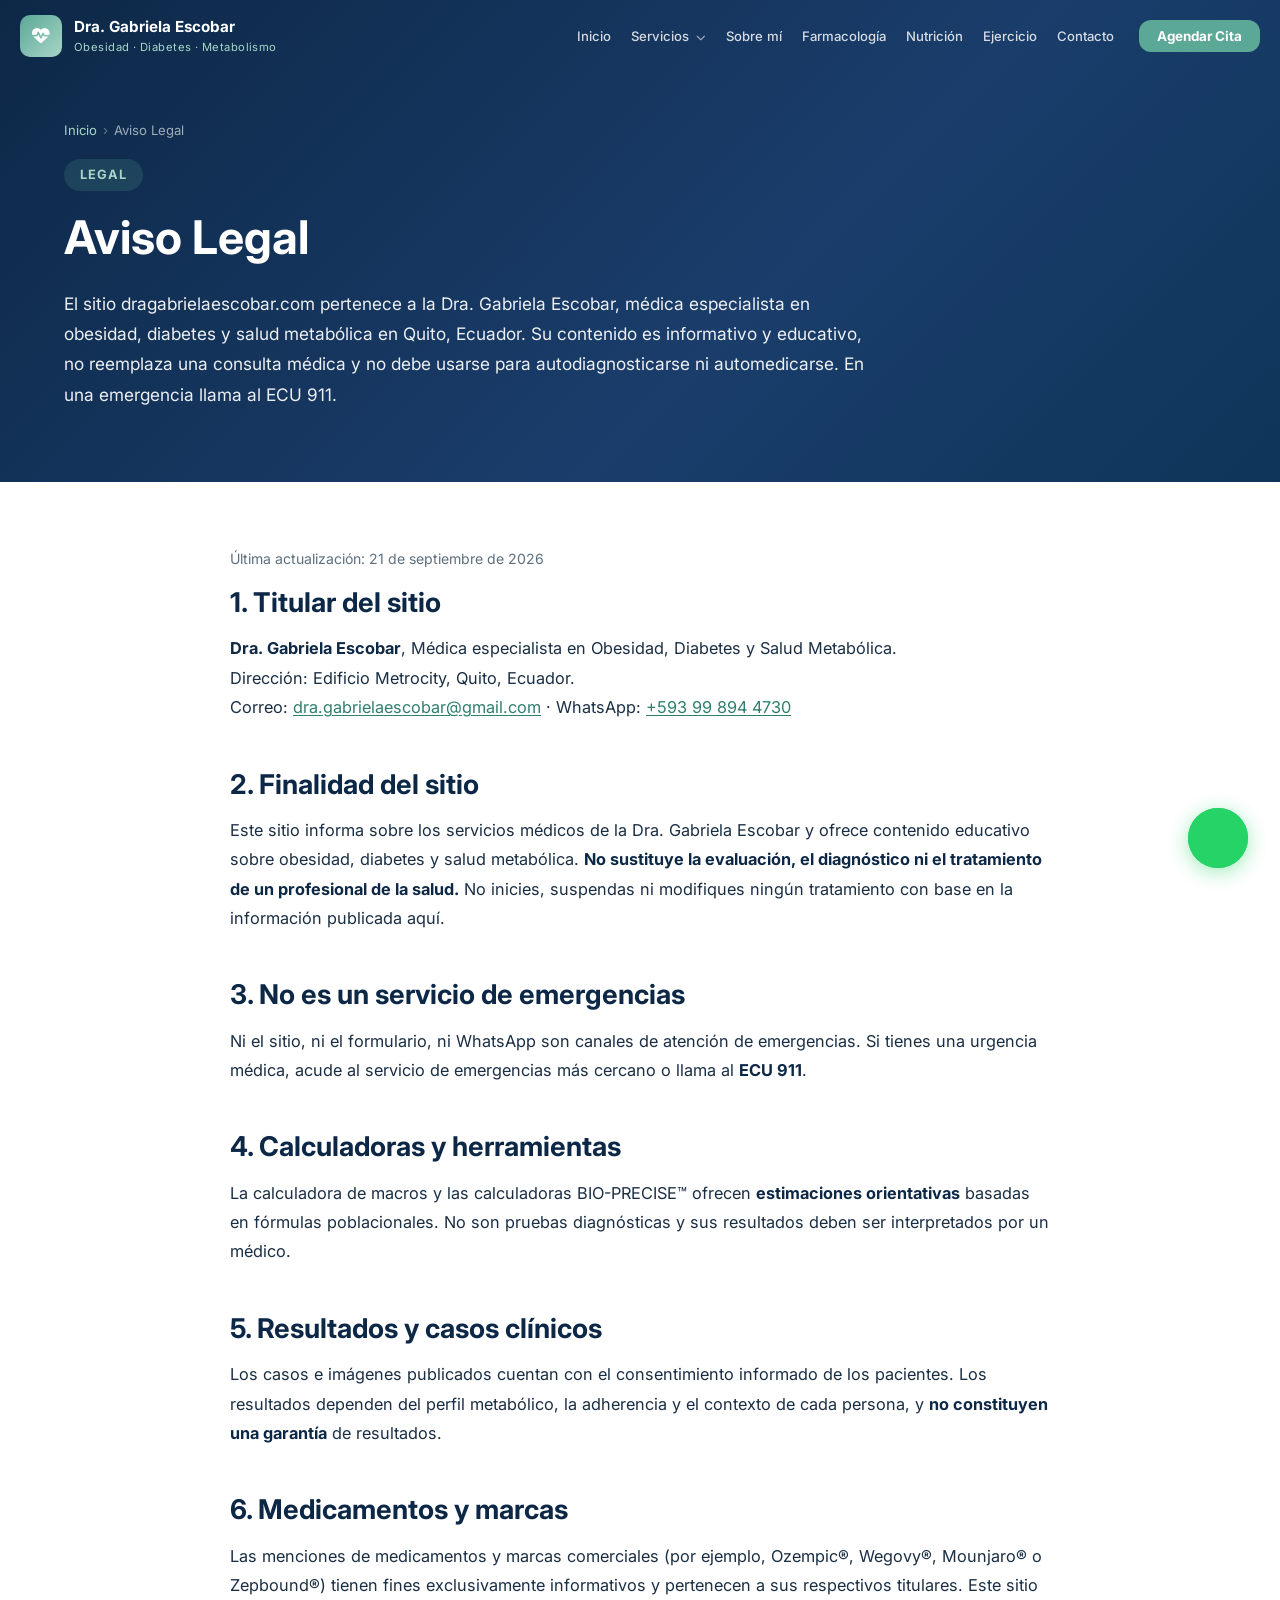
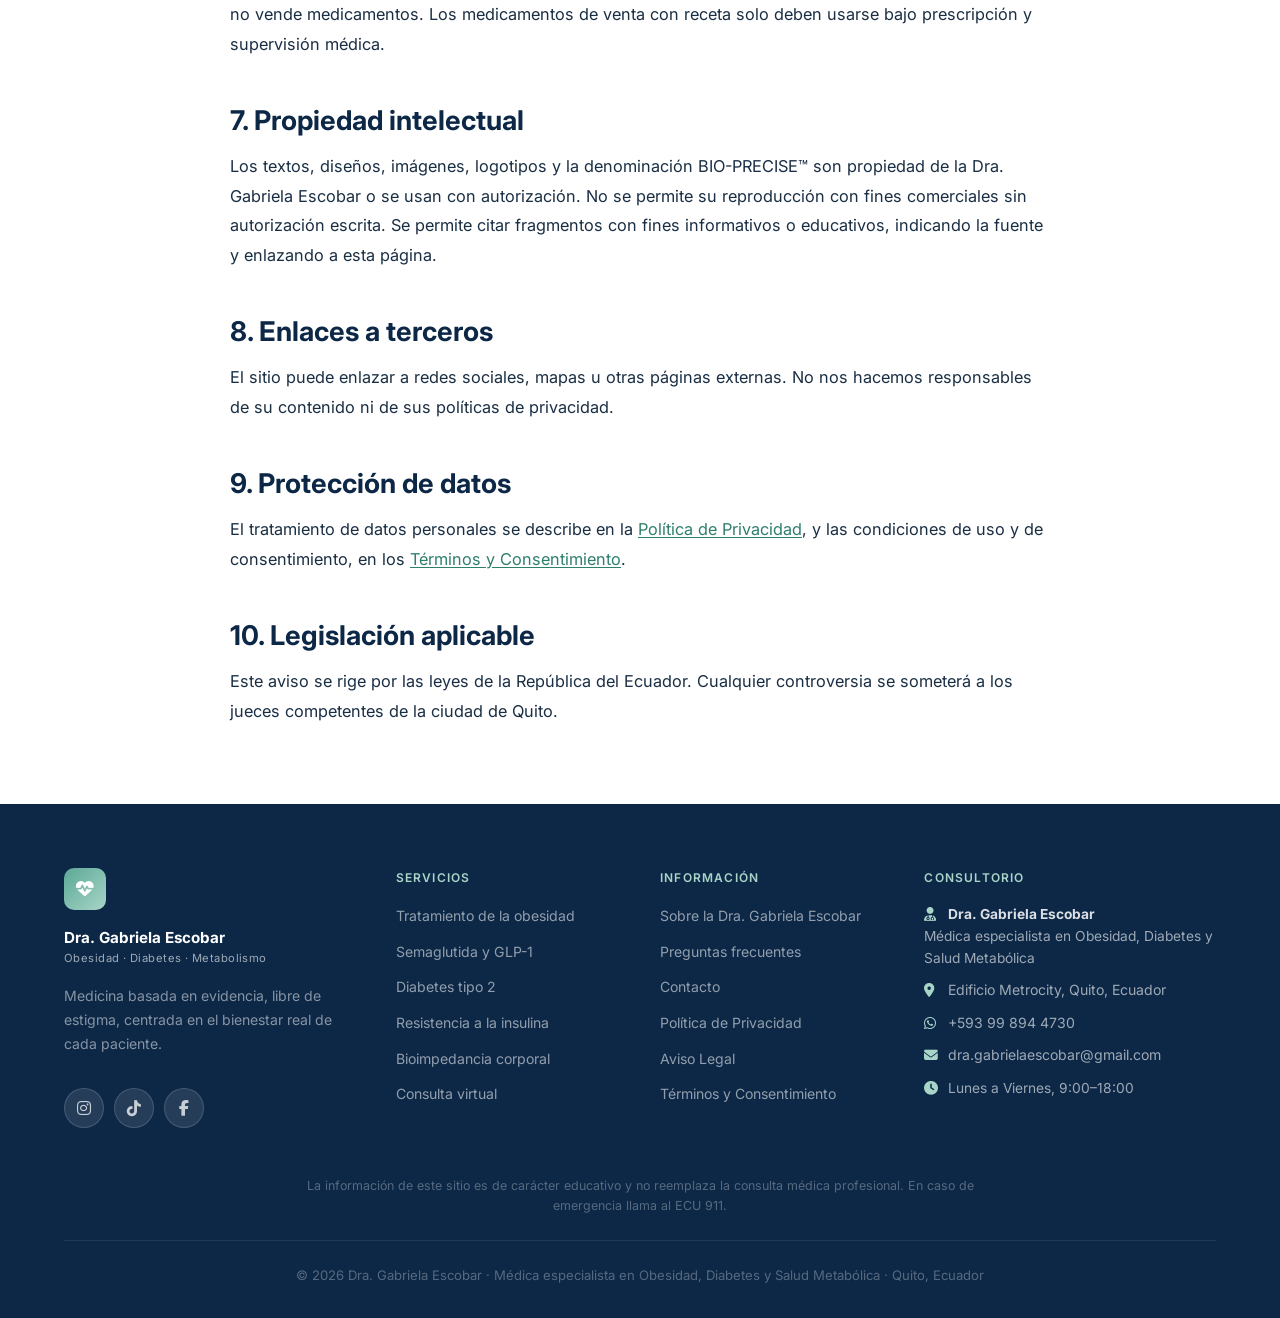
==== aviso-legal/index.html @ 56877d40 "GEO: schema, llms.txt, robots.txt, páginas por servicio, E-E-A-T, reparación de placeholders Co-Auth" ====
<!DOCTYPE html>
<html lang="es-EC">
<head>
  <meta charset="UTF-8" />
  <meta name="viewport" content="width=device-width, initial-scale=1.0" />
  <title>Aviso Legal | Dra. Gabriela Escobar</title>
  <meta name="description" content="Aviso legal del sitio dragabrielaescobar.com: titular, finalidad informativa, responsabilidad, propiedad intelectual y legislación aplicable en Ecuador." />
  <link rel="canonical" href="https://dragabrielaescobar.com/aviso-legal/" />
  <meta name="robots" content="index, follow, max-image-preview:large, max-snippet:-1" />
  <meta name="author" content="Dra. Gabriela Escobar" />
  <meta name="theme-color" content="#0D2847" />
  <meta name="geo.region" content="EC-P" />
  <meta name="geo.placename" content="Quito" />
  <meta name="geo.position" content="-0.1846;-78.5036" />
  <meta name="ICBM" content="-0.1846, -78.5036" />
  <meta property="og:type" content="website" />
  <meta property="og:locale" content="es_EC" />
  <meta property="og:site_name" content="Dra. Gabriela Escobar" />
  <meta property="og:title" content="Aviso Legal | Dra. Gabriela Escobar" />
  <meta property="og:description" content="Aviso legal del sitio dragabrielaescobar.com: titular, finalidad informativa, responsabilidad, propiedad intelectual y legislación aplicable en Ecuador." />
  <meta property="og:url" content="https://dragabrielaescobar.com/aviso-legal/" />
  <meta property="og:image" content="https://dragabrielaescobar.com/assets/img/dra-gabriela-escobar.jpg" />
  <meta property="og:image:width" content="1024" />
  <meta property="og:image:height" content="1024" />
  <meta property="og:image:alt" content="Dra. Gabriela Escobar, especialista en obesidad y diabetes en Quito" />
  <meta name="twitter:card" content="summary_large_image" />
  <meta name="twitter:title" content="Aviso Legal | Dra. Gabriela Escobar" />
  <meta name="twitter:description" content="Aviso legal del sitio dragabrielaescobar.com: titular, finalidad informativa, responsabilidad, propiedad intelectual y legislación aplicable en Ecuador." />
  <meta name="twitter:image" content="https://dragabrielaescobar.com/assets/img/dra-gabriela-escobar.jpg" />
  <link rel="alternate" type="text/plain" title="llms.txt" href="/llms.txt" />
  <link rel="preconnect" href="https://fonts.googleapis.com" />
  <link rel="preconnect" href="https://fonts.gstatic.com" crossorigin />
  <link href="https://fonts.googleapis.com/css2?family=Inter:wght@300;400;500;600;700&family=Playfair+Display:ital,wght@0,500;1,400&display=swap" rel="stylesheet" />
  <link rel="stylesheet" href="https://cdnjs.cloudflare.com/ajax/libs/font-awesome/6.5.0/css/all.min.css" />
  <!-- TODO (E-E-A-T): completar en el nodo "#dra" del JSON-LD cuando se tengan los datos reales:
       - "identifier": {"@type":"PropertyValue","propertyID":"Registro profesional ACESS","value":"<NÚMERO>"}
       - "alumniOf": [{"@type":"CollegeOrUniversity","name":"<UNIVERSIDAD DEL TÍTULO DE MEDICINA>"}]
       - recognizedBy del máster: {"@type":"CollegeOrUniversity","name":"<UNIVERSIDAD DEL MÁSTER>"}
       - "memberOf": [{"@type":"MedicalOrganization","name":"<SOCIEDAD / ASOCIACIÓN>"}] -->
  <!-- TODO (reseñas): cuando exista el enlace real de reseñas de Google Business, añadir al nodo
       "#consultorio" del JSON-LD (solo con datos reales y verificables, nunca inventados):
       "aggregateRating": {"@type": "AggregateRating", "ratingValue": "X.X", "reviewCount": "N", "bestRating": "5"}
       Nota: Google no muestra estrellas para reseñas "propias" de LocalBusiness, pero el dato sigue siendo útil para IA. -->
  <script type="application/ld+json">
{
  "@context": "https://schema.org",
  "@graph": [
    {
      "@type": "WebSite",
      "@id": "https://dragabrielaescobar.com/#website",
      "url": "https://dragabrielaescobar.com/",
      "name": "Dra. Gabriela Escobar",
      "inLanguage": "es-EC",
      "publisher": {
        "@id": "https://dragabrielaescobar.com/#consultorio"
      }
    },
    {
      "@type": [
        "Physician",
        "MedicalClinic"
      ],
      "@id": "https://dragabrielaescobar.com/#consultorio",
      "name": "Dra. Gabriela Escobar",
      "alternateName": "Dra. Gabriela Escobar · Obesidad, Diabetes y Salud Metabólica",
      "description": "Consultorio de la Dra. Gabriela Escobar, médica especialista en obesidad, diabetes y salud metabólica en el Edificio Metrocity de Quito, Ecuador. Consulta presencial con bioimpedancia y consulta virtual para Ecuador y el exterior.",
      "url": "https://dragabrielaescobar.com/",
      "image": "https://dragabrielaescobar.com/assets/img/dra-gabriela-escobar.jpg",
      "logo": "https://dragabrielaescobar.com/assets/img/dra-gabriela-escobar.jpg",
      "telephone": "+593998944730",
      "email": "dra.gabrielaescobar@gmail.com",
      "priceRange": "$50–$60 USD",
      "currenciesAccepted": "USD",
      "isAcceptingNewPatients": true,
      "medicalSpecialty": [
        "https://schema.org/Endocrine",
        "https://schema.org/DietNutrition"
      ],
      "address": {
        "@type": "PostalAddress",
        "streetAddress": "Edificio Metrocity",
        "addressLocality": "Quito",
        "addressRegion": "Pichincha",
        "addressCountry": "EC"
      },
      "geo": {
        "@type": "GeoCoordinates",
        "latitude": -0.1846,
        "longitude": -78.5036
      },
      "hasMap": "https://www.google.com/maps/search/?api=1&query=Edificio+Metrocity+Quito+Ecuador",
      "openingHours": "Mo-Fr 09:00-18:00",
      "openingHoursSpecification": [
        {
          "@type": "OpeningHoursSpecification",
          "dayOfWeek": [
            "Monday",
            "Tuesday",
            "Wednesday",
            "Thursday",
            "Friday"
          ],
          "opens": "09:00",
          "closes": "18:00"
        }
      ],
      "areaServed": [
        {
          "@type": "City",
          "name": "Quito"
        },
        {
          "@type": "Country",
          "name": "Ecuador"
        }
      ],
      "founder": {
        "@id": "https://dragabrielaescobar.com/#dra"
      },
      "employee": {
        "@id": "https://dragabrielaescobar.com/#dra"
      },
      "availableService": [
        {
          "@type": "MedicalTherapy",
          "name": "Tratamiento médico de la obesidad",
          "url": "https://dragabrielaescobar.com/tratamiento-obesidad-quito/"
        },
        {
          "@type": "MedicalTherapy",
          "name": "Tratamiento con semaglutida y agonistas GLP-1 bajo supervisión médica",
          "url": "https://dragabrielaescobar.com/semaglutida-glp1-quito/"
        },
        {
          "@type": "MedicalTherapy",
          "name": "Manejo de diabetes tipo 2 y prediabetes",
          "url": "https://dragabrielaescobar.com/diabetes-tipo-2-quito/"
        },
        {
          "@type": "MedicalTherapy",
          "name": "Diagnóstico y tratamiento de la resistencia a la insulina",
          "url": "https://dragabrielaescobar.com/resistencia-insulina-quito/"
        },
        {
          "@type": "DiagnosticProcedure",
          "name": "Bioimpedancia y análisis de composición corporal",
          "url": "https://dragabrielaescobar.com/bioimpedancia-quito/"
        },
        {
          "@type": "MedicalTherapy",
          "name": "Consulta virtual de obesidad y metabolismo",
          "url": "https://dragabrielaescobar.com/consulta-virtual-obesidad/"
        }
      ],
      "makesOffer": [
        {
          "@type": "Offer",
          "name": "Primera consulta presencial con bioimpedancia",
          "price": "60",
          "priceCurrency": "USD"
        },
        {
          "@type": "Offer",
          "name": "Consulta virtual (telemedicina)",
          "price": "50",
          "priceCurrency": "USD"
        }
      ],
      "sameAs": [
        "https://www.instagram.com/dra.gabriela.escobar/",
        "https://www.tiktok.com/@dra.gabriela.escobar",
        "https://www.facebook.com/profile.php?id=61577849005221"
      ]
    },
    {
      "@type": "Person",
      "@id": "https://dragabrielaescobar.com/#dra",
      "name": "Gabriela Escobar",
      "honorificPrefix": "Dra.",
      "jobTitle": "Médica especialista en Obesidad, Diabetes y Salud Metabólica",
      "description": "Médica especialista en obesidad, diabetes y salud metabólica en Quito, Ecuador, con Máster en Obesidad y Enfermedades Metabólicas.",
      "image": "https://dragabrielaescobar.com/assets/img/dra-gabriela-escobar.jpg",
      "url": "https://dragabrielaescobar.com/sobre-mi/",
      "email": "dra.gabrielaescobar@gmail.com",
      "telephone": "+593998944730",
      "worksFor": {
        "@id": "https://dragabrielaescobar.com/#consultorio"
      },
      "hasCredential": {
        "@type": "EducationalOccupationalCredential",
        "credentialCategory": "degree",
        "educationalLevel": "Máster",
        "name": "Máster en Obesidad y Enfermedades Metabólicas"
      },
      "knowsAbout": [
        "Obesidad",
        "Diabetes mellitus tipo 2",
        "Prediabetes",
        "Resistencia a la insulina",
        "Salud metabólica",
        "Agonistas del receptor GLP-1",
        "Semaglutida",
        "Tirzepatida",
        "Bioimpedancia y composición corporal",
        "Nutrición clínica",
        "Ejercicio terapéutico"
      ],
      "knowsLanguage": "es",
      "sameAs": [
        "https://www.instagram.com/dra.gabriela.escobar/",
        "https://www.tiktok.com/@dra.gabriela.escobar",
        "https://www.facebook.com/profile.php?id=61577849005221"
      ]
    },
    {
      "@type": "WebPage",
      "@id": "https://dragabrielaescobar.com/aviso-legal/#webpage",
      "url": "https://dragabrielaescobar.com/aviso-legal/",
      "name": "Aviso Legal | Dra. Gabriela Escobar",
      "description": "Aviso legal del sitio dragabrielaescobar.com: titular, finalidad informativa, responsabilidad, propiedad intelectual y legislación aplicable en Ecuador.",
      "inLanguage": "es-EC",
      "isPartOf": {
        "@id": "https://dragabrielaescobar.com/#website"
      },
      "primaryImageOfPage": {
        "@type": "ImageObject",
        "url": "https://dragabrielaescobar.com/assets/img/dra-gabriela-escobar.jpg"
      },
      "author": {
        "@id": "https://dragabrielaescobar.com/#dra"
      },
      "publisher": {
        "@id": "https://dragabrielaescobar.com/#consultorio"
      },
      "dateModified": "2026-09-21",
      "speakable": {
        "@type": "SpeakableSpecification",
        "cssSelector": [
          ".direct-answer"
        ]
      },
      "breadcrumb": {
        "@id": "https://dragabrielaescobar.com/aviso-legal/#breadcrumb"
      }
    },
    {
      "@type": "BreadcrumbList",
      "@id": "https://dragabrielaescobar.com/aviso-legal/#breadcrumb",
      "itemListElement": [
        {
          "@type": "ListItem",
          "position": 1,
          "name": "Inicio",
          "item": "https://dragabrielaescobar.com/"
        },
        {
          "@type": "ListItem",
          "position": 2,
          "name": "Aviso Legal",
          "item": "https://dragabrielaescobar.com/aviso-legal/"
        }
      ]
    }
  ]
}
  </script>
  <link rel="stylesheet" href="/styles.css" />
  <!-- Meta Pixel -->
  <script>
  !function(f,b,e,v,n,t,s)
  {if(f.fbq)return;n=f.fbq=function(){n.callMethod?
  n.callMethod.apply(n,arguments):n.queue.push(arguments)};
  if(!f._fbq)f._fbq=n;n.push=n;n.loaded=!0;n.version='2.0';
  n.queue=[];t=b.createElement(e);t.async=!0;
  t.src=v;s=b.getElementsByTagName(e)[0];
  s.parentNode.insertBefore(t,s)}(window, document,'script',
  'https://connect.facebook.net/en_US/fbevents.js');
  fbq('init', '27390624731202');
  fbq('track', 'PageView');
  </script>
  <noscript>
    <img height="1" width="1" style="display:none" alt=""
    src="https://www.facebook.com/tr?id=27390624731202&ev=PageView&noscript=1"/>
  </noscript>
  <!-- Fin Meta Pixel -->
</head>
<body class="subpage">

<a class="skip-link" href="#contenido">Saltar al contenido</a>

<nav id="navbar" aria-label="Navegación principal">
  <div class="nav-container">
    <a href="/" class="nav-logo" aria-label="Dra. Gabriela Escobar – Inicio">
      <span class="logo-icon"><i class="fas fa-heartbeat" aria-hidden="true"></i></span>
      <div>
        <span class="logo-name">Dra. Gabriela Escobar</span>
        <span class="logo-sub">Obesidad · Diabetes · Metabolismo</span>
      </div>
    </a>
    <ul class="nav-links" id="navLinks">
      <li><a href="/#inicio" class="nav-link">Inicio</a></li>
      <li class="nav-dropdown">
        <a href="/#servicios" class="nav-link nav-dropdown-toggle" aria-haspopup="true">Servicios <i class="fas fa-chevron-down" aria-hidden="true"></i></a>
        <ul class="nav-submenu" aria-label="Servicios">
          <li><a href="/tratamiento-obesidad-quito/"><i class="fas fa-weight-scale" aria-hidden="true"></i> Tratamiento de la obesidad</a></li>
          <li><a href="/semaglutida-glp1-quito/"><i class="fas fa-syringe" aria-hidden="true"></i> Semaglutida y GLP-1</a></li>
          <li><a href="/diabetes-tipo-2-quito/"><i class="fas fa-droplet" aria-hidden="true"></i> Diabetes tipo 2</a></li>
          <li><a href="/resistencia-insulina-quito/"><i class="fas fa-vial" aria-hidden="true"></i> Resistencia a la insulina</a></li>
          <li><a href="/bioimpedancia-quito/"><i class="fas fa-microscope" aria-hidden="true"></i> Bioimpedancia corporal</a></li>
          <li><a href="/consulta-virtual-obesidad/"><i class="fas fa-video" aria-hidden="true"></i> Consulta virtual</a></li>
        </ul>
      </li>
      <li><a href="/sobre-mi/" class="nav-link">Sobre mí</a></li>
      <li><a href="/#farmacologia" class="nav-link">Farmacología</a></li>
      <li><a href="/#nutricion" class="nav-link">Nutrición</a></li>
      <li><a href="/#ejercicio" class="nav-link">Ejercicio</a></li>
      <li><a href="/#contacto" class="nav-link">Contacto</a></li>
      <li><a href="/#resultados" class="nav-pill-mint">Resultados</a></li>
      <li><a href="/#calculadora" class="nav-pill-mint">Calculadora</a></li>
      <li><a href="/#bioprecise" class="nav-pill-mint">Bio-Precise™</a></li>
      <li><a href="/#opiniones" class="nav-pill-mint">Opiniones</a></li>
      <li><a href="https://wa.me/593998944730?text=Hola,%20Dra.%20Escobar.%20Me%20gustar%C3%ADa%20agendar%20una%20cita%20m%C3%A9dica." class="nav-cta-btn" target="_blank" rel="noopener">Agendar Cita</a></li>
    </ul>
    <button class="hamburger" id="hamburger" aria-label="Abrir menú" aria-controls="navLinks" aria-expanded="false">
      <span></span><span></span><span></span>
    </button>
  </div>
</nav>

<main id="contenido">
<header class="page-hero">
  <div class="container page-hero-inner">
    <div class="page-hero-text">
      <nav class="breadcrumb" aria-label="Ruta de navegación">
        <ol>
          <li><a href="/">Inicio</a></li>
          <li aria-current="page">Aviso Legal</li>
        </ol>
      </nav>
      <span class="section-tag">Legal</span>
      <h1>Aviso Legal</h1>
      <p class="direct-answer direct-answer-plain">El sitio dragabrielaescobar.com pertenece a la Dra. Gabriela Escobar, médica especialista en obesidad, diabetes y salud metabólica en Quito, Ecuador. Su contenido es informativo y educativo, no reemplaza una consulta médica y no debe usarse para autodiagnosticarse ni automedicarse. En una emergencia llama al ECU 911.</p>


    </div>

  </div>
</header>

<div class="container page-layout page-layout-single">
  <article class="prose">

<p class="legal-updated">Última actualización: 21 de septiembre de 2026</p>

<section>
  <h2>1. Titular del sitio</h2>
  <p><strong>Dra. Gabriela Escobar</strong>, Médica especialista en Obesidad, Diabetes y Salud Metabólica.<br/>
  Dirección: Edificio Metrocity, Quito, Ecuador.<br/>
  Correo: <a href="mailto:dra.gabrielaescobar@gmail.com">dra.gabrielaescobar@gmail.com</a> · WhatsApp: <a href="https://wa.me/593998944730" target="_blank" rel="noopener">+593 99 894 4730</a><br/>
  <!-- TODO: añadir número de cédula/RUC del titular y registro profesional ACESS si se desea publicarlos. --></p>
</section>

<section>
  <h2>2. Finalidad del sitio</h2>
  <p>Este sitio informa sobre los servicios médicos de la Dra. Gabriela Escobar y ofrece contenido educativo sobre obesidad, diabetes y salud metabólica. <strong>No sustituye la evaluación, el diagnóstico ni el tratamiento de un profesional de la salud.</strong> No inicies, suspendas ni modifiques ningún tratamiento con base en la información publicada aquí.</p>
</section>

<section>
  <h2>3. No es un servicio de emergencias</h2>
  <p>Ni el sitio, ni el formulario, ni WhatsApp son canales de atención de emergencias. Si tienes una urgencia médica, acude al servicio de emergencias más cercano o llama al <strong>ECU 911</strong>.</p>
</section>

<section>
  <h2>4. Calculadoras y herramientas</h2>
  <p>La calculadora de macros y las calculadoras BIO-PRECISE™ ofrecen <strong>estimaciones orientativas</strong> basadas en fórmulas poblacionales. No son pruebas diagnósticas y sus resultados deben ser interpretados por un médico.</p>
</section>

<section>
  <h2>5. Resultados y casos clínicos</h2>
  <p>Los casos e imágenes publicados cuentan con el consentimiento informado de los pacientes. Los resultados dependen del perfil metabólico, la adherencia y el contexto de cada persona, y <strong>no constituyen una garantía</strong> de resultados.</p>
</section>

<section>
  <h2>6. Medicamentos y marcas</h2>
  <p>Las menciones de medicamentos y marcas comerciales (por ejemplo, Ozempic®, Wegovy®, Mounjaro® o Zepbound®) tienen fines exclusivamente informativos y pertenecen a sus respectivos titulares. Este sitio no vende medicamentos. Los medicamentos de venta con receta solo deben usarse bajo prescripción y supervisión médica.</p>
</section>

<section>
  <h2>7. Propiedad intelectual</h2>
  <p>Los textos, diseños, imágenes, logotipos y la denominación BIO-PRECISE™ son propiedad de la Dra. Gabriela Escobar o se usan con autorización. No se permite su reproducción con fines comerciales sin autorización escrita. Se permite citar fragmentos con fines informativos o educativos, indicando la fuente y enlazando a esta página.</p>
</section>

<section>
  <h2>8. Enlaces a terceros</h2>
  <p>El sitio puede enlazar a redes sociales, mapas u otras páginas externas. No nos hacemos responsables de su contenido ni de sus políticas de privacidad.</p>
</section>

<section>
  <h2>9. Protección de datos</h2>
  <p>El tratamiento de datos personales se describe en la <a href="/politica-de-privacidad/">Política de Privacidad</a>, y las condiciones de uso y de consentimiento, en los <a href="/terminos-y-consentimiento/">Términos y Consentimiento</a>.</p>
</section>

<section>
  <h2>10. Legislación aplicable</h2>
  <p>Este aviso se rige por las leyes de la República del Ecuador. Cualquier controversia se someterá a los jueces competentes de la ciudad de Quito.</p>
</section>

  </article>
</div>

</main>

<footer class="footer">
  <div class="container">
    <div class="footer-grid footer-grid-4">
      <div class="footer-brand">
        <span class="logo-icon"><i class="fas fa-heartbeat" aria-hidden="true"></i></span>
        <div>
          <span class="logo-name">Dra. Gabriela Escobar</span>
          <span class="logo-sub" style="color:rgba(255,255,255,0.6)">Obesidad · Diabetes · Metabolismo</span>
        </div>
        <p>Medicina basada en evidencia, libre de estigma, centrada en el bienestar real de cada paciente.</p>
        <div class="footer-social">
          <a href="https://www.instagram.com/dra.gabriela.escobar?igsh=MXA1c2c0eDRmMWlibA%3D%3D&utm_source=qr" class="footer-social-icon footer-social-instagram" target="_blank" rel="noopener" aria-label="Instagram">
            <i class="fab fa-instagram" aria-hidden="true"></i>
          </a>
          <a href="https://www.tiktok.com/@dra.gabriela.escobar?_r=1&_t=ZS-95odnQcLvvU" class="footer-social-icon footer-social-tiktok" target="_blank" rel="noopener" aria-label="TikTok">
            <i class="fab fa-tiktok" aria-hidden="true"></i>
          </a>
          <a href="https://www.facebook.com/profile.php?id=61577849005221" class="footer-social-icon footer-social-facebook" target="_blank" rel="noopener" aria-label="Facebook">
            <i class="fab fa-facebook-f" aria-hidden="true"></i>
          </a>
        </div>
      </div>
      <div class="footer-links">
        <h4>Servicios</h4>
        <ul>
          <li><a href="/tratamiento-obesidad-quito/">Tratamiento de la obesidad</a></li>
          <li><a href="/semaglutida-glp1-quito/">Semaglutida y GLP-1</a></li>
          <li><a href="/diabetes-tipo-2-quito/">Diabetes tipo 2</a></li>
          <li><a href="/resistencia-insulina-quito/">Resistencia a la insulina</a></li>
          <li><a href="/bioimpedancia-quito/">Bioimpedancia corporal</a></li>
          <li><a href="/consulta-virtual-obesidad/">Consulta virtual</a></li>
        </ul>
      </div>
      <div class="footer-legal">
        <h4>Información</h4>
        <ul>
          <li><a href="/sobre-mi/">Sobre la Dra. Gabriela Escobar</a></li>
          <li><a href="/#preguntas-frecuentes">Preguntas frecuentes</a></li>
          <li><a href="/#contacto">Contacto</a></li>
          <li><a href="/politica-de-privacidad/">Política de Privacidad</a></li>
          <li><a href="/aviso-legal/">Aviso Legal</a></li>
          <li><a href="/terminos-y-consentimiento/">Términos y Consentimiento</a></li>
        </ul>
      </div>
      <div class="footer-links footer-nap">
        <h4>Consultorio</h4>
        <address>
          <p><i class="fas fa-user-doctor" aria-hidden="true"></i> <strong>Dra. Gabriela Escobar</strong><br/>Médica especialista en Obesidad, Diabetes y Salud Metabólica</p>
          <p><i class="fas fa-map-marker-alt" aria-hidden="true"></i> <a href="https://www.google.com/maps/search/?api=1&query=Edificio+Metrocity+Quito+Ecuador" target="_blank" rel="noopener">Edificio Metrocity, Quito, Ecuador</a></p>
          <p><i class="fab fa-whatsapp" aria-hidden="true"></i> <a href="https://wa.me/593998944730" target="_blank" rel="noopener">+593 99 894 4730</a></p>
          <p><i class="fas fa-envelope" aria-hidden="true"></i> <a href="mailto:dra.gabrielaescobar@gmail.com">dra.gabrielaescobar@gmail.com</a></p>
          <p><i class="fas fa-clock" aria-hidden="true"></i> Lunes a Viernes, 9:00–18:00</p>
        </address>
      </div>
    </div>
    <p class="disclaimer footer-disclaimer">La información de este sitio es de carácter educativo y no reemplaza la consulta médica profesional. En caso de emergencia llama al ECU 911.</p>
    <div class="footer-bottom">
      <p>© 2026 Dra. Gabriela Escobar · Médica especialista en Obesidad, Diabetes y Salud Metabólica · Quito, Ecuador</p>
    </div>
  </div>
</footer>

<!-- ═══════════════ WHATSAPP FLOAT ═══════════════ -->
<a href="https://wa.me/593998944730?text=Hola%20Dra.%20Gabriela,%20me%20interesa%20agendar%20una%20cita." class="whatsapp-float" target="_blank" rel="noopener" aria-label="Contactar por WhatsApp">
  <div class="whatsapp-pulse"></div>
  <i class="fab fa-whatsapp" aria-hidden="true"></i>
  <span class="whatsapp-tooltip">¡Escríbeme!</span>
</a>

<script src="/site.js" defer></script>
</body>
</html>
---- styles.css ----
/* ═══════════════════════════════════════════════
   DRA. GABRIELA ESCOBAR · Landing Page
   Minimalista · HealthTech · Responsive
═══════════════════════════════════════════════ */

/* ── Variables ──────────────────────────────── */
:root {
  --navy:        #0D2847;
  --navy-mid:    #1A3D6B;
  --navy-light:  #2C5F8A;
  --mint:        #5BA896;
  --mint-light:  #A8D5C8;
  --mint-pale:   #E8F5F2;
  --white:       #FFFFFF;
  --gray-50:     #F8FAFC;
  --gray-100:    #F0F4F8;
  --gray-200:    #DDE4EE;
  --gray-400:    #9AAABF;
  --gray-600:    #576881;
  --gray-800:    #2D3E52;
  --text:        #1A2E44;
  --text-light:  #5C7080;

  --prot-color:  #5BA896;
  --carb-color:  #4A90D9;
  --fat-color:   #E67E22;

  --shadow-sm:   0 1px 4px rgba(13,40,71,.07);
  --shadow-md:   0 4px 16px rgba(13,40,71,.10);
  --shadow-lg:   0 8px 32px rgba(13,40,71,.14);
  --shadow-xl:   0 16px 48px rgba(13,40,71,.18);

  --radius-sm:   8px;
  --radius-md:   12px;
  --radius-lg:   20px;
  --radius-xl:   28px;

  --font-sans:   'Inter', system-ui, -apple-system, sans-serif;
  --font-serif:  'Playfair Display', Georgia, serif;

  --nav-h:       72px;
  --transition:  .3s cubic-bezier(.4,0,.2,1);
}

/* ════════════════════════════════════════════
   BARRA DE ESCASEZ
════════════════════════════════════════════ */
.scarcity-bar {
  background: linear-gradient(90deg, #B45309, #D97706, #B45309);
  background-size: 200% 100%;
  animation: scarcity-shimmer 3s ease infinite;
  color: white;
  padding: 10px 16px;
  text-align: center;
  position: relative;
  z-index: 1100;
}
@keyframes scarcity-shimmer {
  0%   { background-position: 0% 50%; }
  50%  { background-position: 100% 50%; }
  100% { background-position: 0% 50%; }
}
.scarcity-bar-inner {
  display: flex;
  align-items: center;
  justify-content: center;
  gap: 14px;
  max-width: 1200px;
  margin: 0 auto;
  flex-wrap: wrap;
}
.scarcity-icon { font-size: 1.1rem; flex-shrink: 0; }
.scarcity-text {
  font-size: .88rem;
  line-height: 1.4;
}
.scarcity-cta-btn {
  display: inline-flex;
  align-items: center;
  gap: 6px;
  background: white;
  color: #92400E;
  font-weight: 700;
  font-size: .82rem;
  padding: 6px 14px;
  border-radius: 50px;
  white-space: nowrap;
  transition: var(--transition);
  text-decoration: none;
  flex-shrink: 0;
}
.scarcity-cta-btn:hover {
  background: #FEF3C7;
  transform: translateY(-1px);
  box-shadow: 0 4px 12px rgba(0,0,0,.2);
}
.scarcity-cta-btn i { font-size: .75rem; }
.scarcity-close {
  position: absolute;
  right: 12px;
  top: 50%;
  transform: translateY(-50%);
  background: none;
  border: none;
  color: rgba(255,255,255,.8);
  font-size: 1rem;
  line-height: 1;
  padding: 4px 8px;
  cursor: pointer;
  transition: var(--transition);
}
.scarcity-close:hover { color: white; }

/* Badge de escasez en hero */
.scarcity-badge {
  display: inline-flex;
  align-items: center;
  gap: 8px;
  background: #FEF3C7;
  border: 1px solid #FCD34D;
  color: #92400E;
  font-size: .83rem;
  padding: 7px 14px;
  border-radius: 50px;
  margin-top: 14px;
}
.scarcity-dot {
  width: 8px;
  height: 8px;
  border-radius: 50%;
  background: #D97706;
  flex-shrink: 0;
  animation: blink 1.2s ease-in-out infinite;
}
@keyframes blink {
  0%, 100% { opacity: 1; }
  50%       { opacity: .25; }
}
@media (max-width: 768px) {
  .scarcity-bar-inner { gap: 8px; }
  .scarcity-text { font-size: .8rem; }
}
@media (max-width: 1024px) {
  .scarcity-badge { justify-content: center; }
}

/* ── Reset & Base ───────────────────────────── */
*, *::before, *::after { box-sizing: border-box; margin: 0; padding: 0; }

html {
  scroll-behavior: smooth;
  font-size: 16px;
}

body {
  font-family: var(--font-sans);
  color: var(--text);
  background: var(--white);
  line-height: 1.6;
  overflow-x: hidden;
}

a { color: inherit; text-decoration: none; transition: var(--transition); }
img { max-width: 100%; display: block; }
ul { list-style: none; }
button { cursor: pointer; font-family: inherit; }
input, select, textarea { font-family: inherit; }

/* ── Typography ─────────────────────────────── */
h1 { font-size: clamp(2rem, 5vw, 3.25rem); line-height: 1.15; font-weight: 700; }
h2 { font-size: clamp(1.6rem, 3.5vw, 2.4rem); font-weight: 700; line-height: 1.25; }
h3 { font-size: 1.25rem; font-weight: 600; }
h4 { font-size: 0.95rem; font-weight: 600; letter-spacing: .02em; text-transform: uppercase; }

/* ── Utilities ──────────────────────────────── */
.container {
  max-width: 1200px;
  margin: 0 auto;
  padding: 0 24px;
}
.section {
  padding: 100px 0;
}
.mt-auto { margin-top: auto; }
.mt-1 { margin-top: 1rem; }

/* ── Buttons ────────────────────────────────── */
.btn {
  display: inline-flex;
  align-items: center;
  gap: 8px;
  padding: 12px 24px;
  border-radius: var(--radius-md);
  font-weight: 600;
  font-size: .95rem;
  border: 2px solid transparent;
  transition: var(--transition);
  white-space: nowrap;
  text-decoration: none;
}
.btn-primary {
  background: var(--mint);
  color: var(--white);
  flex-direction: column;
  align-items: center;
  gap: 2px;
}
.btn-primary:hover { background: #4a9282; transform: translateY(-2px); box-shadow: 0 8px 24px rgba(91,168,150,.35); }
.btn-primary .btn-note { font-size: .75rem; font-weight: 400; opacity: .85; }
.btn-ghost {
  background: transparent;
  color: var(--white);
  border-color: rgba(255,255,255,.4);
}
.btn-ghost:hover { background: rgba(255,255,255,.1); border-color: rgba(255,255,255,.7); }
.btn-lg { padding: 16px 32px; font-size: 1rem; border-radius: var(--radius-lg); }
.btn-full { width: 100%; justify-content: center; }
.btn-outline-mint {
  background: transparent;
  color: var(--mint);
  border-color: var(--mint);
}
.btn-outline-mint:hover { background: var(--mint); color: var(--white); }
.btn-outline-navy {
  background: transparent;
  color: var(--navy);
  border-color: var(--navy);
}
.btn-outline-navy:hover { background: var(--navy); color: var(--white); }
.btn-sm-mint {
  background: var(--mint);
  color: var(--white);
  padding: 8px 16px;
  border-radius: var(--radius-sm);
  font-size: .85rem;
  font-weight: 600;
  border: none;
  display: inline-flex;
  align-items: center;
  gap: 6px;
  transition: var(--transition);
}
.btn-sm-mint:hover { background: #4a9282; }

/* ── Section Header ─────────────────────────── */
.section-header {
  text-align: center;
  max-width: 640px;
  margin: 0 auto 64px;
}
.section-tag {
  display: inline-block;
  background: var(--mint-pale);
  color: var(--mint);
  font-size: .8rem;
  font-weight: 700;
  letter-spacing: .08em;
  text-transform: uppercase;
  padding: 6px 16px;
  border-radius: 99px;
  margin-bottom: 16px;
}
.section-header h2 { color: var(--navy); margin-bottom: 16px; }
.section-header p { color: var(--text-light); font-size: 1.05rem; line-height: 1.7; }

/* ════════════════════════════════════════════
   NAVBAR
════════════════════════════════════════════ */
#navbar {
  position: fixed;
  top: 0; left: 0; right: 0;
  z-index: 1000;
  height: var(--nav-h);
  transition: var(--transition);
  background: transparent;
}
#navbar.scrolled {
  background: rgba(13,40,71,.97);
  backdrop-filter: blur(16px);
  box-shadow: var(--shadow-md);
}
.nav-container {
  max-width: 1280px;
  margin: 0 auto;
  padding: 0 20px;
  height: 100%;
  display: flex;
  align-items: center;
  justify-content: space-between;
  gap: 8px;
}
.nav-logo {
  display: flex;
  align-items: center;
  gap: 12px;
}
.logo-icon {
  width: 42px; height: 42px;
  background: linear-gradient(135deg, var(--mint), var(--mint-light));
  border-radius: 10px;
  display: flex;
  align-items: center;
  justify-content: center;
  color: white;
  font-size: 1.1rem;
  flex-shrink: 0;
}
.logo-name {
  display: block;
  font-weight: 700;
  color: var(--white);
  font-size: .95rem;
}
.logo-sub {
  display: block;
  font-size: .7rem;
  color: var(--mint-light);
  letter-spacing: .04em;
}
.nav-links {
  display: flex;
  align-items: center;
  gap: 2px;
  flex-wrap: nowrap;
}
.nav-link {
  color: rgba(255,255,255,.82);
  font-size: .82rem;
  font-weight: 500;
  padding: 6px 9px;
  border-radius: var(--radius-sm);
  transition: var(--transition);
  white-space: nowrap;
}
.nav-link:hover, .nav-link.active {
  color: var(--mint-light);
  background: rgba(255,255,255,.06);
}
.nav-cta-btn {
  background: var(--mint);
  color: var(--white) !important;
  padding: 8px 18px;
  border-radius: var(--radius-md);
  font-size: .84rem;
  font-weight: 700;
  margin-left: 6px;
  flex-shrink: 0;
  white-space: nowrap;
}
.nav-cta-btn:hover { background: #4a9282; transform: translateY(-1px); }

/* Pills ocultas en pantallas medianas (<1300px) para no comprimir el CTA */
@media (max-width: 1300px) {
  .nav-pill-mint { display: none; }
}
/* Pills visibles en el menú hamburguesa móvil */
@media (max-width: 768px) {
  .nav-pill-mint {
    display: block !important;
    background: rgba(91,168,150,.12);
    border: 1px solid rgba(91,168,150,.3);
    border-radius: var(--radius-md) !important;
    padding: 14px 16px !important;
    font-size: .95rem !important;
    text-align: left;
    width: 100%;
    color: var(--mint-light) !important;
  }
}

.nav-pill-mint {
  background: rgba(91,168,150,.15);
  color: var(--mint-light) !important;
  border: 1px solid rgba(91,168,150,.3);
  padding: 6px 14px;
  border-radius: 99px;
  font-size: .82rem;
  font-weight: 600;
  transition: var(--transition);
  white-space: nowrap;
}
.nav-pill-mint:hover {
  background: rgba(91,168,150,.28);
  border-color: var(--mint-light);
  color: var(--white) !important;
}
.hamburger {
  display: none;
  flex-direction: column;
  gap: 5px;
  background: none;
  border: none;
  padding: 8px;
  cursor: pointer;
}
.hamburger span {
  display: block;
  width: 24px; height: 2px;
  background: var(--white);
  border-radius: 2px;
  transition: var(--transition);
}
.hamburger.open span:nth-child(1) { transform: translateY(7px) rotate(45deg); }
.hamburger.open span:nth-child(2) { opacity: 0; transform: translateX(-8px); }
.hamburger.open span:nth-child(3) { transform: translateY(-7px) rotate(-45deg); }

/* ════════════════════════════════════════════
   HERO
════════════════════════════════════════════ */
.hero {
  min-height: 100vh;
  background: linear-gradient(135deg, var(--navy) 0%, var(--navy-mid) 50%, #0E3559 100%);
  display: flex;
  flex-direction: column;
  justify-content: center;
  padding-top: var(--nav-h);
  position: relative;
  overflow: hidden;
}
.hero-bg-shapes {
  position: absolute;
  inset: 0;
  pointer-events: none;
  overflow: hidden;
}
.shape {
  position: absolute;
  border-radius: 50%;
  opacity: .06;
}
.shape-1 {
  width: 600px; height: 600px;
  background: var(--mint);
  top: -200px; right: -150px;
}
.shape-2 {
  width: 300px; height: 300px;
  background: var(--mint-light);
  bottom: 100px; left: -100px;
}
.shape-3 {
  width: 200px; height: 200px;
  background: #4A90D9;
  top: 30%; left: 40%;
}
.hero-container {
  max-width: 1200px;
  margin: 0 auto;
  padding: 80px 24px;
  display: grid;
  grid-template-columns: 1fr 420px;
  gap: 80px;
  align-items: center;
}
.hero-badge {
  display: inline-flex;
  align-items: center;
  gap: 8px;
  background: rgba(91,168,150,.15);
  border: 1px solid rgba(91,168,150,.3);
  color: var(--mint-light);
  font-size: .8rem;
  font-weight: 600;
  padding: 8px 16px;
  border-radius: 99px;
  margin-bottom: 12px;
  letter-spacing: .03em;
}
.hero-title-name {
  font-size: clamp(1.3rem, 3vw, 1.9rem);
  font-weight: 700;
  color: var(--white);
  margin-bottom: 12px;
  letter-spacing: -.01em;
  line-height: 1.2;
}
.hero-headline {
  color: var(--white);
  margin-bottom: 20px;
  font-family: var(--font-serif);
  font-style: normal;
  font-size: clamp(1.7rem, 4vw, 2.8rem);
}
.hero-headline em {
  font-style: italic;
  color: var(--mint-light);
  display: block;
}
.hero-sub {
  color: rgba(255,255,255,.75);
  font-size: 1rem;
  line-height: 1.75;
  margin-bottom: 36px;
  max-width: 520px;
}
.hero-actions {
  display: flex;
  gap: 16px;
  flex-wrap: wrap;
  margin-bottom: 48px;
}
.hero-stats {
  display: flex;
  align-items: center;
  gap: 24px;
}
.stat { text-align: center; }
.stat-num {
  display: block;
  font-size: 2rem;
  font-weight: 700;
  color: var(--mint-light);
}
.stat-label {
  display: block;
  font-size: .78rem;
  color: rgba(255,255,255,.55);
  letter-spacing: .04em;
}
.stat-divider {
  width: 1px; height: 40px;
  background: rgba(255,255,255,.15);
}
.hero-visual {
  display: flex;
  justify-content: center;
}
.hero-card {
  background: rgba(255,255,255,.06);
  border: 1px solid rgba(255,255,255,.12);
  border-radius: var(--radius-xl);
  padding: 40px 32px;
  backdrop-filter: blur(20px);
  text-align: center;
  width: 100%;
}
.hero-avatar {
  width: 160px; height: 160px;
  margin: 0 auto 24px;
  position: relative;
}
.avatar-ring {
  position: absolute;
  inset: -8px;
  border-radius: 50%;
  border: 2px dashed rgba(91,168,150,.4);
  animation: rotate 12s linear infinite;
}
@keyframes rotate { to { transform: rotate(360deg); } }
.avatar-inner {
  width: 160px; height: 160px;
  border-radius: 50%;
  background: linear-gradient(135deg, var(--navy-mid), var(--mint));
  display: flex;
  align-items: center;
  justify-content: center;
  font-size: 4rem;
  color: rgba(255,255,255,.85);
}
.avatar-badge-1, .avatar-badge-2 {
  position: absolute;
  width: 40px; height: 40px;
  border-radius: 50%;
  display: flex;
  align-items: center;
  justify-content: center;
  font-size: .9rem;
  color: white;
}
.avatar-badge-1 {
  background: var(--mint);
  top: 8px; right: -8px;
}
.avatar-badge-2 {
  background: var(--navy-light);
  bottom: 8px; left: -8px;
}
.hero-card-info strong {
  display: block;
  color: var(--white);
  font-size: 1.1rem;
  margin-bottom: 4px;
}
.hero-card-info span {
  color: rgba(255,255,255,.6);
  font-size: .85rem;
}
.hero-card-tag {
  margin-top: 16px;
  padding: 10px 16px;
  background: rgba(91,168,150,.12);
  border-radius: var(--radius-sm);
  color: var(--mint-light);
  font-size: .82rem;
  display: flex;
  align-items: center;
  justify-content: center;
  gap: 6px;
}
.hero-scroll-hint {
  position: absolute;
  bottom: 32px;
  left: 50%;
  transform: translateX(-50%);
  display: flex;
  flex-direction: column;
  align-items: center;
  gap: 8px;
  color: rgba(255,255,255,.4);
  font-size: .75rem;
  letter-spacing: .08em;
  text-transform: uppercase;
}
.scroll-arrow {
  animation: bounce 2s ease-in-out infinite;
}
@keyframes bounce {
  0%, 100% { transform: translateY(0); }
  50% { transform: translateY(6px); }
}

/* ════════════════════════════════════════════
   SERVICES
════════════════════════════════════════════ */
.services-section { background: var(--gray-50); }
.services-grid {
  display: grid;
  grid-template-columns: repeat(auto-fit, minmax(260px, 1fr));
  gap: 24px;
}
.service-card {
  background: var(--white);
  border-radius: var(--radius-lg);
  padding: 36px 28px;
  border: 1px solid var(--gray-200);
  transition: var(--transition);
  display: flex;
  flex-direction: column;
  gap: 16px;
  position: relative;
  overflow: hidden;
}
.service-card::before {
  content: '';
  position: absolute;
  top: 0; left: 0; right: 0;
  height: 3px;
  background: linear-gradient(90deg, var(--mint), var(--navy-light));
  opacity: 0;
  transition: var(--transition);
}
.service-card:hover {
  transform: translateY(-6px);
  box-shadow: var(--shadow-xl);
  border-color: var(--mint-light);
}
.service-card:hover::before { opacity: 1; }
.service-card.featured {
  background: linear-gradient(160deg, var(--navy) 0%, var(--navy-mid) 100%);
  border-color: transparent;
  color: var(--white);
}
.service-card.featured h3,
.service-card.featured p { color: rgba(255,255,255,.9); }
.service-card.featured .service-list li { color: rgba(255,255,255,.75); }
.service-card.featured .service-list i { color: var(--mint-light); }
.featured-tag {
  position: absolute;
  top: 16px; right: 16px;
  background: var(--mint);
  color: white;
  font-size: .7rem;
  font-weight: 700;
  padding: 4px 10px;
  border-radius: 99px;
  letter-spacing: .04em;
  text-transform: uppercase;
}
.service-icon {
  width: 56px; height: 56px;
  background: color-mix(in srgb, var(--c) 12%, transparent);
  border-radius: var(--radius-md);
  display: flex;
  align-items: center;
  justify-content: center;
  color: var(--c);
  font-size: 1.4rem;
}
.service-card.featured .service-icon {
  background: rgba(255,255,255,.12);
  color: var(--mint-light);
}
.service-card h3 { color: var(--navy); }
.service-card p { color: var(--text-light); font-size: .92rem; line-height: 1.6; }
.service-list { display: flex; flex-direction: column; gap: 8px; }
.service-list li {
  display: flex;
  align-items: center;
  gap: 8px;
  font-size: .88rem;
  color: var(--text-light);
}
.service-list i { color: var(--mint); font-size: .8rem; }

.service-price-tag {
  display: inline-flex;
  align-items: center;
  gap: 6px;
  margin-top: 18px;
  padding: 7px 16px;
  background: rgba(91,168,150,.1);
  border: 1px solid rgba(91,168,150,.28);
  border-radius: 50px;
  color: var(--mint);
  font-size: .83rem;
  font-weight: 700;
}
.service-card.featured .service-price-tag {
  background: rgba(255,255,255,.12);
  border-color: rgba(255,255,255,.3);
  color: var(--mint-light);
}

/* ════════════════════════════════════════════
   PHARMACOLOGY
════════════════════════════════════════════ */
.pharma-section { background: var(--white); }
.pharma-grid {
  display: grid;
  grid-template-columns: 1fr 1fr;
  gap: 32px;
}
.pharma-card {
  background: var(--white);
  border-radius: var(--radius-xl);
  border: 1px solid var(--gray-200);
  overflow: hidden;
  box-shadow: var(--shadow-md);
  transition: var(--transition);
  display: flex;
  flex-direction: column;
}
.pharma-card:hover {
  box-shadow: var(--shadow-xl);
  transform: translateY(-4px);
}
.pharma-header {
  background: linear-gradient(135deg, var(--navy) 0%, var(--navy-mid) 100%);
  padding: 28px;
  display: flex;
  align-items: center;
  gap: 20px;
  position: relative;
}
.pharma-molecule {
  width: 60px; height: 60px;
  background: linear-gradient(135deg, var(--mint), var(--mint-light));
  border-radius: 16px;
  display: flex;
  align-items: center;
  justify-content: center;
  color: white;
  font-size: 1.5rem;
  flex-shrink: 0;
}
.pharma-class {
  display: block;
  color: var(--mint-light);
  font-size: .73rem;
  font-weight: 700;
  letter-spacing: .08em;
  text-transform: uppercase;
  margin-bottom: 2px;
}
.pharma-header h3 {
  color: var(--white);
  font-size: 1.5rem;
  margin: 0;
}
.pharma-brand {
  display: block;
  color: rgba(255,255,255,.55);
  font-size: .8rem;
  margin-top: 2px;
}
.pharma-efficacy {
  margin-left: auto;
  text-align: center;
  flex-shrink: 0;
}
.efficacy-num {
  display: block;
  font-size: 1.8rem;
  font-weight: 700;
  color: var(--mint-light);
  line-height: 1;
}
.pharma-efficacy span:last-child {
  display: block;
  font-size: .7rem;
  color: rgba(255,255,255,.5);
  max-width: 80px;
  text-align: center;
}
.pharma-body {
  padding: 28px;
  flex: 1;
}
.pharma-body > p {
  color: var(--text-light);
  font-size: .95rem;
  line-height: 1.7;
  margin-bottom: 24px;
}
.pharma-benefits {
  display: grid;
  grid-template-columns: 1fr 1fr;
  gap: 10px;
  margin-bottom: 24px;
}
.benefit-item {
  display: flex;
  align-items: flex-start;
  gap: 8px;
  font-size: .85rem;
  color: var(--text-light);
}
.benefit-item i {
  color: var(--mint);
  font-size: .85rem;
  flex-shrink: 0;
  margin-top: 2px;
}
.pharma-protocol {
  background: var(--mint-pale);
  border-left: 3px solid var(--mint);
  border-radius: 0 var(--radius-sm) var(--radius-sm) 0;
  padding: 16px 20px;
}
.pharma-protocol h4 {
  color: var(--mint);
  display: flex;
  align-items: center;
  gap: 8px;
  margin-bottom: 8px;
  font-size: .85rem;
  text-transform: none;
  letter-spacing: 0;
}
.pharma-protocol p {
  font-size: .85rem;
  color: var(--text-light);
  line-height: 1.6;
}
.pharma-footer {
  padding: 20px 28px;
  border-top: 1px solid var(--gray-200);
  display: flex;
  align-items: center;
  justify-content: space-between;
  gap: 16px;
  flex-wrap: wrap;
}
.pharma-warning {
  display: flex;
  align-items: center;
  gap: 6px;
  font-size: .8rem;
  color: #C0392B;
  font-weight: 500;
}
.pharma-disclaimer {
  display: flex;
  align-items: flex-start;
  gap: 12px;
  background: #FFF8E1;
  border: 1px solid #F0C040;
  border-radius: var(--radius-md);
  padding: 16px 20px;
  margin-top: 32px;
}
.pharma-disclaimer i { color: #E67E22; font-size: 1.1rem; flex-shrink: 0; margin-top: 2px; }
.pharma-disclaimer p { font-size: .88rem; color: var(--text-light); }

/* ════════════════════════════════════════════
   NUTRITION TABLE
════════════════════════════════════════════ */
.nutrition-section { background: var(--gray-50); }
.table-wrapper {
  background: var(--white);
  border-radius: var(--radius-xl);
  box-shadow: var(--shadow-md);
  overflow: hidden;
  border: 1px solid var(--gray-200);
}
.table-controls {
  display: flex;
  align-items: center;
  justify-content: space-between;
  padding: 20px 28px;
  border-bottom: 1px solid var(--gray-200);
  flex-wrap: wrap;
  gap: 12px;
}
.table-note {
  font-size: .83rem;
  color: var(--text-light);
  display: flex;
  align-items: center;
  gap: 6px;
}
.table-note i { color: var(--mint); }
.table-legend {
  display: flex;
  align-items: center;
  gap: 16px;
  font-size: .82rem;
  color: var(--text-light);
}
.legend-dot {
  display: inline-block;
  width: 10px; height: 10px;
  border-radius: 50%;
  margin-right: 4px;
}
.macros-table {
  width: 100%;
  border-collapse: collapse;
  font-size: .9rem;
}
.macros-table thead tr {
  background: linear-gradient(90deg, var(--navy) 0%, var(--navy-mid) 100%);
}
.macros-table th {
  color: rgba(255,255,255,.85);
  font-weight: 600;
  font-size: .8rem;
  letter-spacing: .04em;
  text-transform: uppercase;
  padding: 14px 20px;
  text-align: left;
  white-space: nowrap;
}
.th-prot { color: var(--mint-light); }
.th-carb { color: #93C5FD; }
.th-fat { color: #FED7AA; }
.macros-table tbody tr {
  border-bottom: 1px solid var(--gray-100);
  transition: var(--transition);
}
.macros-table tbody tr:last-child { border-bottom: none; }
.macros-table tbody tr:hover { background: var(--mint-pale); }
.macros-table td {
  padding: 18px 20px;
  vertical-align: middle;
}
.food-cell {
  display: flex;
  align-items: center;
  gap: 12px;
}
.food-emoji {
  font-size: 1.8rem;
  line-height: 1;
  flex-shrink: 0;
}
.food-cell strong {
  display: block;
  color: var(--navy);
  font-weight: 600;
}
.food-cell span {
  display: block;
  font-size: .78rem;
  color: var(--text-light);
}
.macro-bar {
  display: flex;
  align-items: center;
  gap: 8px;
  min-width: 90px;
}
.macro-bar span {
  font-weight: 600;
  color: var(--text);
  white-space: nowrap;
  min-width: 32px;
}
.bar-fill {
  height: 6px;
  border-radius: 3px;
  width: var(--w);
  max-width: 60px;
}
.bar-fill.prot { background: var(--prot-color); }
.bar-fill.carb { background: var(--carb-color); }
.bar-fill.fat  { background: var(--fat-color); }
.cal-badge {
  padding: 4px 12px;
  border-radius: 99px;
  font-size: .82rem;
  font-weight: 700;
  display: inline-block;
}
.cal-badge.low    { background: #E8F5E9; color: #27AE60; }
.cal-badge.medium { background: #FFF8E1; color: #E67E22; }
.cal-badge.high   { background: #FBE9E7; color: #C0392B; }
.gi-badge {
  padding: 4px 10px;
  border-radius: 99px;
  font-size: .78rem;
  font-weight: 600;
  display: inline-block;
  border: 1px solid;
}
.gi-badge.low    { background: #E8F5E9; color: #27AE60; border-color: #A5D6A7; }
.gi-badge.medium { background: #FFF8E1; color: #E67E22; border-color: #FFD54F; }
.gi-badge.high   { background: #FBE9E7; color: #C0392B; border-color: #FFAB91; }

/* Cal badge very-high */
.cal-badge.very-high { background: #4A0A0A; color: #FF6B6B; }

/* Medical notes in table */
.food-note {
  display: inline-flex;
  align-items: flex-start;
  gap: 6px;
  font-size: .8rem;
  font-weight: 500;
  line-height: 1.45;
  padding: 6px 10px;
  border-radius: var(--radius-sm);
  max-width: 210px;
}
.food-note i { flex-shrink: 0; margin-top: 2px; }
.note-green  { background: #E8F5E9; color: #1E8449; }
.note-yellow { background: #FFF8E1; color: #B7770D; }
.note-orange { background: #FFF3E0; color: #C05E00; }
.note-red    { background: #FBE9E7; color: #C0392B; }

/* Ingredients column */
.ingredients {
  font-size: .78rem;
  color: var(--text-light);
  font-style: italic;
}

/* Semáforo dots */
.semaforo {
  display: inline-block;
  width: 16px; height: 16px;
  border-radius: 50%;
  box-shadow: 0 0 0 3px rgba(0,0,0,.08);
}
.semaforo.verde   { background: #27AE60; box-shadow: 0 0 0 3px rgba(39,174,96,.2); }
.semaforo.amarillo{ background: #F1C40F; box-shadow: 0 0 0 3px rgba(241,196,15,.2); }
.semaforo.naranja { background: #E67E22; box-shadow: 0 0 0 3px rgba(230,126,34,.2); }
.semaforo.rojo    { background: #E74C3C; box-shadow: 0 0 0 3px rgba(231,76,60,.2); }
.nutrition-tip {
  display: flex;
  align-items: flex-start;
  gap: 12px;
  background: var(--mint-pale);
  border-radius: var(--radius-md);
  padding: 20px 24px;
  margin-top: 24px;
}
.nutrition-tip i { color: var(--mint); font-size: 1.2rem; flex-shrink: 0; margin-top: 2px; }
.nutrition-tip p { font-size: .9rem; color: var(--text-light); line-height: 1.6; }
.nutrition-tip strong { color: var(--navy); }

/* ════════════════════════════════════════════
   CALCULATOR
════════════════════════════════════════════ */
.calculator-section {
  background: linear-gradient(160deg, var(--navy) 0%, var(--navy-mid) 100%);
}
.calculator-section .section-header .section-tag {
  background: rgba(91,168,150,.2);
  color: var(--mint-light);
}
.calculator-section .section-header h2 { color: var(--white); }
.calculator-section .section-header p { color: rgba(255,255,255,.65); }
.calculator-wrapper {
  display: grid;
  grid-template-columns: 1fr 1fr;
  gap: 32px;
  background: rgba(255,255,255,.04);
  border: 1px solid rgba(255,255,255,.08);
  border-radius: var(--radius-xl);
  overflow: hidden;
}
.calc-form {
  padding: 40px;
  border-right: 1px solid rgba(255,255,255,.08);
}
.calc-form h3 {
  color: var(--white);
  display: flex;
  align-items: center;
  gap: 10px;
  margin-bottom: 28px;
}
.calc-form h3 i { color: var(--mint); }
.form-row {
  display: grid;
  grid-template-columns: 1fr 1fr;
  gap: 16px;
}
.form-group {
  display: flex;
  flex-direction: column;
  gap: 6px;
  margin-bottom: 16px;
}
.form-group label {
  font-size: .82rem;
  font-weight: 600;
  color: rgba(255,255,255,.7);
  letter-spacing: .03em;
  text-transform: uppercase;
}
.calc-form input,
.calc-form select {
  background: rgba(255,255,255,.08);
  border: 1px solid rgba(255,255,255,.12);
  border-radius: var(--radius-sm);
  padding: 12px 16px;
  color: var(--white);
  font-size: .95rem;
  transition: var(--transition);
  width: 100%;
}
.calc-form input::placeholder { color: rgba(255,255,255,.3); }
.calc-form input:focus,
.calc-form select:focus {
  outline: none;
  border-color: var(--mint);
  background: rgba(91,168,150,.1);
}
.calc-form select option { background: var(--navy); color: var(--white); }
.input-unit { position: relative; }
.input-unit input { padding-right: 44px; }
.input-unit span {
  position: absolute;
  right: 14px;
  top: 50%;
  transform: translateY(-50%);
  color: var(--mint-light);
  font-size: .82rem;
  font-weight: 600;
  pointer-events: none;
}
.goal-selector {
  display: grid;
  grid-template-columns: repeat(3, 1fr);
  gap: 8px;
}
.goal-option {
  display: block;
  cursor: pointer;
}
.goal-option input { display: none; }
.goal-option span {
  display: flex;
  flex-direction: column;
  align-items: center;
  gap: 6px;
  padding: 14px 8px;
  border-radius: var(--radius-md);
  background: rgba(255,255,255,.06);
  border: 2px solid rgba(255,255,255,.1);
  color: rgba(255,255,255,.65);
  font-size: .8rem;
  font-weight: 500;
  text-align: center;
  transition: var(--transition);
}
.goal-option span i { font-size: 1.2rem; }
.goal-option input:checked + span {
  background: rgba(91,168,150,.2);
  border-color: var(--mint);
  color: var(--mint-light);
}
.goal-option:hover span {
  border-color: rgba(91,168,150,.4);
  color: rgba(255,255,255,.85);
}

/* Results panel */
.calc-results {
  padding: 40px;
  display: flex;
  flex-direction: column;
}
.results-placeholder {
  display: flex;
  flex-direction: column;
  align-items: center;
  justify-content: center;
  height: 100%;
  gap: 16px;
  text-align: center;
  color: rgba(255,255,255,.25);
}
.results-placeholder i { font-size: 3rem; }
.results-placeholder p { font-size: .9rem; }
.results-content h3 {
  color: var(--white);
  display: flex;
  align-items: center;
  gap: 10px;
  margin-bottom: 24px;
}
.results-content h3 i { color: var(--mint); }
.result-cards {
  display: grid;
  grid-template-columns: 1fr 1fr;
  gap: 12px;
  margin-bottom: 24px;
}
.result-card {
  background: rgba(255,255,255,.07);
  border-radius: var(--radius-md);
  padding: 20px;
  text-align: center;
}
.result-card.accent {
  background: rgba(91,168,150,.15);
  border: 1px solid rgba(91,168,150,.3);
}
.result-label {
  display: block;
  font-size: .75rem;
  color: rgba(255,255,255,.5);
  letter-spacing: .06em;
  text-transform: uppercase;
  margin-bottom: 6px;
}
.result-value {
  display: block;
  font-size: 1.8rem;
  font-weight: 700;
  color: var(--white);
  line-height: 1;
  margin-bottom: 4px;
}
.result-card.accent .result-value { color: var(--mint-light); }
.result-unit {
  display: block;
  font-size: .75rem;
  color: rgba(255,255,255,.4);
}
.macros-donut-wrapper {
  display: flex;
  justify-content: center;
  margin-bottom: 20px;
}
.macros-donut {
  width: 120px; height: 120px;
  border-radius: 50%;
  position: relative;
  /* filled by JS */
}
.macro-results {
  display: flex;
  flex-direction: column;
  gap: 10px;
  margin-bottom: 16px;
}
.macro-result-item {
  display: flex;
  align-items: center;
  gap: 12px;
  padding: 12px 16px;
  border-radius: var(--radius-sm);
  background: rgba(255,255,255,.05);
}
.macro-dot {
  width: 12px; height: 12px;
  border-radius: 50%;
  flex-shrink: 0;
}
.prot-dot { background: var(--prot-color); }
.carb-dot { background: var(--carb-color); }
.fat-dot  { background: var(--fat-color); }
.macro-name {
  color: rgba(255,255,255,.7);
  font-size: .88rem;
  flex: 1;
}
.macro-grams {
  color: var(--white);
  font-weight: 700;
  font-size: .95rem;
}
.calc-disclaimer {
  font-size: .78rem;
  color: rgba(255,255,255,.4);
  display: flex;
  align-items: flex-start;
  gap: 6px;
  margin-bottom: 16px;
  line-height: 1.5;
}
.calc-disclaimer i { flex-shrink: 0; margin-top: 2px; }

/* Contact form in white sections */
.contact-section .form-group label {
  color: var(--text);
  font-size: .82rem;
  font-weight: 600;
  letter-spacing: .03em;
  text-transform: uppercase;
}
.contact-form input,
.contact-form select,
.contact-form textarea {
  background: var(--gray-50);
  border: 1.5px solid var(--gray-200);
  border-radius: var(--radius-md);
  padding: 13px 16px;
  color: var(--text);
  font-size: .95rem;
  transition: var(--transition);
  width: 100%;
}
.contact-form input:focus,
.contact-form select:focus,
.contact-form textarea:focus {
  outline: none;
  border-color: var(--mint);
  background: var(--white);
  box-shadow: 0 0 0 3px rgba(91,168,150,.12);
}
.contact-form textarea { resize: vertical; }

/* ════════════════════════════════════════════
   EXERCISE
════════════════════════════════════════════ */
.exercise-section { background: var(--white); }
.exercise-grid {
  display: grid;
  grid-template-columns: 1fr 1fr;
  gap: 32px;
}
.exercise-card {
  background: var(--gray-50);
  border-radius: var(--radius-xl);
  padding: 40px 36px;
  border: 1px solid var(--gray-200);
  transition: var(--transition);
}
.exercise-card:hover {
  box-shadow: var(--shadow-xl);
  transform: translateY(-4px);
  border-color: var(--mint-light);
}
.exercise-icon-wrap {
  width: 72px; height: 72px;
  border-radius: 20px;
  display: flex;
  align-items: center;
  justify-content: center;
  font-size: 1.8rem;
  color: white;
  margin-bottom: 24px;
}
.exercise-icon-wrap.strength {
  background: linear-gradient(135deg, var(--navy), var(--navy-mid));
}
.exercise-icon-wrap.cardio {
  background: linear-gradient(135deg, var(--mint), #3D9B8A);
}
.exercise-card h3 { color: var(--navy); margin-bottom: 12px; font-size: 1.4rem; }
.exercise-desc {
  color: var(--text-light);
  font-size: .95rem;
  line-height: 1.7;
  margin-bottom: 24px;
}
.exercise-examples { margin-bottom: 24px; }
.exercise-examples h4, .exercise-benefits h4 {
  color: var(--navy);
  font-size: .78rem;
  text-transform: uppercase;
  letter-spacing: .08em;
  margin-bottom: 12px;
}
.example-tags {
  display: flex;
  flex-wrap: wrap;
  gap: 8px;
}
.example-tags span {
  display: flex;
  align-items: center;
  gap: 6px;
  background: var(--white);
  border: 1px solid var(--gray-200);
  border-radius: 99px;
  padding: 6px 14px;
  font-size: .82rem;
  color: var(--text-light);
  transition: var(--transition);
}
.example-tags span:hover {
  border-color: var(--mint);
  color: var(--mint);
  background: var(--mint-pale);
}
.example-tags i { color: var(--mint); font-size: .8rem; }
.exercise-benefits { margin-bottom: 24px; }
.exercise-benefits ul { display: flex; flex-direction: column; gap: 10px; }
.exercise-benefits li {
  display: flex;
  align-items: flex-start;
  gap: 10px;
  font-size: .88rem;
  color: var(--text-light);
  line-height: 1.5;
}
.exercise-benefits i { color: var(--mint); flex-shrink: 0; margin-top: 3px; }
.exercise-benefits strong { color: var(--text); }
.exercise-prescription {
  background: var(--navy);
  color: rgba(255,255,255,.8);
  border-radius: var(--radius-md);
  padding: 14px 18px;
  font-size: .85rem;
  display: flex;
  align-items: center;
  gap: 10px;
}
.exercise-prescription i { color: var(--mint-light); }
.exercise-prescription strong { color: var(--white); }
.exercise-combo-tip {
  display: flex;
  align-items: center;
  gap: 24px;
  background: linear-gradient(90deg, var(--navy), var(--navy-mid));
  border-radius: var(--radius-xl);
  padding: 32px 40px;
  margin-top: 48px;
  color: var(--white);
}
.combo-icon {
  width: 64px; height: 64px;
  background: rgba(91,168,150,.2);
  border-radius: 50%;
  display: flex;
  align-items: center;
  justify-content: center;
  font-size: 1.5rem;
  color: var(--mint-light);
  flex-shrink: 0;
}
.exercise-combo-tip h4 {
  color: var(--white);
  font-size: 1.1rem;
  text-transform: none;
  letter-spacing: 0;
  margin-bottom: 8px;
}
.exercise-combo-tip p { color: rgba(255,255,255,.65); font-size: .92rem; line-height: 1.7; }

/* ════════════════════════════════════════════
   TESTIMONIALS
════════════════════════════════════════════ */
.testimonials-section { background: var(--gray-50); }
.carousel-wrapper { position: relative; }
.carousel-track {
  display: flex;
  gap: 24px;
  overflow: hidden;
}
.testimonial-card {
  min-width: calc(50% - 12px);
  background: var(--white);
  border-radius: var(--radius-xl);
  padding: 36px;
  border: 1px solid var(--gray-200);
  box-shadow: var(--shadow-sm);
  transition: var(--transition);
  flex-shrink: 0;
}
.testimonial-stars {
  font-size: 1.1rem;
  color: #F59E0B;
  margin-bottom: 16px;
  letter-spacing: 3px;
}
.testimonial-text {
  color: var(--text-light);
  font-size: .95rem;
  line-height: 1.8;
  font-style: italic;
  margin-bottom: 24px;
  position: relative;
}
.testimonial-text::before {
  content: '"';
  font-family: var(--font-serif);
  font-size: 4rem;
  color: var(--mint-light);
  position: absolute;
  top: -16px;
  left: -12px;
  line-height: 1;
  opacity: .5;
}
.testimonial-author {
  display: flex;
  align-items: center;
  gap: 14px;
  flex-wrap: wrap;
}
.author-avatar {
  width: 48px; height: 48px;
  background: var(--mint);
  border-radius: 50%;
  display: flex;
  align-items: center;
  justify-content: center;
  color: white;
  font-weight: 700;
  font-size: 1.1rem;
  flex-shrink: 0;
}
.testimonial-author strong {
  display: block;
  color: var(--navy);
  font-weight: 600;
}
.testimonial-author span {
  display: block;
  font-size: .8rem;
  color: var(--text-light);
}
.testimonial-result {
  margin-left: auto;
  background: var(--mint-pale);
  color: var(--mint);
  border-radius: 99px;
  padding: 6px 16px;
  font-size: .78rem;
  font-weight: 700;
  white-space: nowrap;
}
.carousel-controls {
  display: flex;
  align-items: center;
  justify-content: center;
  gap: 16px;
  margin-top: 32px;
}
.carousel-btn {
  width: 44px; height: 44px;
  border-radius: 50%;
  border: 2px solid var(--gray-200);
  background: var(--white);
  color: var(--navy);
  font-size: .9rem;
  display: flex;
  align-items: center;
  justify-content: center;
  transition: var(--transition);
  box-shadow: var(--shadow-sm);
}
.carousel-btn:hover {
  background: var(--navy);
  border-color: var(--navy);
  color: white;
  box-shadow: var(--shadow-md);
}
.carousel-dots {
  display: flex;
  gap: 8px;
}
.dot {
  width: 8px; height: 8px;
  border-radius: 50%;
  background: var(--gray-200);
  transition: var(--transition);
  cursor: pointer;
}
.dot.active {
  background: var(--mint);
  width: 24px;
  border-radius: 4px;
}

/* ════════════════════════════════════════════
   BLOG
════════════════════════════════════════════ */
.blog-section { background: var(--white); }
.blog-grid {
  display: grid;
  grid-template-columns: repeat(3, 1fr);
  gap: 28px;
}
.blog-card {
  background: var(--white);
  border: 1px solid var(--gray-200);
  border-radius: var(--radius-xl);
  padding: 32px 28px;
  transition: var(--transition);
  display: flex;
  flex-direction: column;
  gap: 12px;
}
.blog-card:hover {
  box-shadow: var(--shadow-xl);
  transform: translateY(-4px);
  border-color: var(--mint-light);
}
.blog-tag {
  display: inline-block;
  background: var(--mint);
  color: white;
  font-size: .72rem;
  font-weight: 700;
  padding: 4px 12px;
  border-radius: 99px;
  letter-spacing: .06em;
  text-transform: uppercase;
  align-self: flex-start;
}
.blog-card h3 {
  color: var(--navy);
  font-size: 1.05rem;
  line-height: 1.4;
}
.blog-card p { color: var(--text-light); font-size: .88rem; line-height: 1.65; }
.blog-meta {
  display: flex;
  gap: 16px;
  font-size: .78rem;
  color: var(--gray-400);
}
.blog-meta i { color: var(--mint); }
.comment-section {
  border-top: 1px solid var(--gray-100);
  padding-top: 20px;
  margin-top: 4px;
}
.comment-list { display: flex; flex-direction: column; gap: 12px; margin-bottom: 16px; }
.comment-item {
  background: var(--gray-50);
  border-radius: var(--radius-sm);
  padding: 12px 16px;
}
.comment-item .comment-author {
  font-weight: 600;
  font-size: .82rem;
  color: var(--navy);
  display: flex;
  align-items: center;
  justify-content: space-between;
  margin-bottom: 4px;
}
.comment-item .comment-author span { font-weight: 400; color: var(--gray-400); font-size: .75rem; }
.comment-item .comment-body { font-size: .85rem; color: var(--text-light); line-height: 1.5; }
.comment-form {
  display: flex;
  flex-direction: column;
  gap: 8px;
}
.comment-form input,
.comment-form textarea {
  background: var(--gray-50);
  border: 1px solid var(--gray-200);
  border-radius: var(--radius-sm);
  padding: 10px 14px;
  font-size: .85rem;
  color: var(--text);
  width: 100%;
  transition: var(--transition);
  resize: none;
}
.comment-form input:focus,
.comment-form textarea:focus {
  outline: none;
  border-color: var(--mint);
  background: var(--white);
}

/* ════════════════════════════════════════════
   CONTACT
════════════════════════════════════════════ */
.contact-section { background: var(--gray-50); }
.contact-grid {
  display: grid;
  grid-template-columns: 1fr 1fr;
  gap: 48px;
  align-items: start;
}
.contact-form-wrapper {
  background: var(--white);
  border-radius: var(--radius-xl);
  padding: 40px;
  box-shadow: var(--shadow-md);
  border: 1px solid var(--gray-200);
}
.contact-form .form-group { margin-bottom: 16px; }
.form-footer {
  text-align: center;
  font-size: .78rem;
  color: var(--text-light);
  margin-top: 12px;
  display: flex;
  align-items: center;
  justify-content: center;
  gap: 6px;
}
.form-footer i { color: var(--mint); }
.req { color: var(--mint); font-weight: 700; }
.form-success {
  text-align: center;
  padding: 40px 20px;
}
.success-icon { font-size: 3.5rem; color: var(--mint); margin-bottom: 16px; }
.form-success h3 { color: var(--navy); margin-bottom: 8px; }
.form-success p { color: var(--text-light); margin-bottom: 24px; font-size: .95rem; }
.form-error-msg {
  display: flex;
  align-items: center;
  gap: 10px;
  background: #FBE9E7;
  border: 1px solid #FFAB91;
  color: #C0392B;
  border-radius: var(--radius-md);
  padding: 14px 18px;
  font-size: .88rem;
  margin-top: 16px;
}
.maps-link {
  display: inline-flex;
  align-items: center;
  gap: 6px;
  color: var(--mint);
  font-size: .83rem;
  font-weight: 600;
  margin-top: 6px;
  transition: var(--transition);
}
.maps-link:hover { color: var(--navy); }
.maps-link-block {
  display: flex;
  justify-content: center;
  padding: 10px;
  margin-top: 10px;
  background: var(--mint-pale);
  border-radius: var(--radius-sm);
}
.info-card {
  background: var(--white);
  border-radius: var(--radius-xl);
  padding: 32px;
  margin-bottom: 24px;
  box-shadow: var(--shadow-md);
  border: 1px solid var(--gray-200);
}
.info-card h3 { color: var(--navy); margin-bottom: 24px; }
.info-item {
  display: flex;
  align-items: flex-start;
  gap: 16px;
  margin-bottom: 20px;
}
.info-item:last-child { margin-bottom: 0; }
.info-icon {
  width: 40px; height: 40px;
  background: var(--mint-pale);
  border-radius: 10px;
  display: flex;
  align-items: center;
  justify-content: center;
  color: var(--mint);
  font-size: 1rem;
  flex-shrink: 0;
}
.info-item strong { display: block; color: var(--navy); font-size: .9rem; margin-bottom: 2px; }
.info-item p { color: var(--text-light); font-size: .88rem; line-height: 1.5; }
.info-item a { color: var(--mint); font-weight: 600; }
.info-item a:hover { color: var(--navy); }
.map-wrapper { border-radius: var(--radius-lg); overflow: hidden; }

/* ════════════════════════════════════════════
   FOOTER
════════════════════════════════════════════ */
.footer {
  background: var(--navy);
  padding: 64px 0 32px;
}
.footer-grid {
  display: grid;
  grid-template-columns: 1.5fr 1fr 1.2fr;
  gap: 48px;
  margin-bottom: 48px;
}
.footer-brand {
  display: flex;
  flex-direction: column;
  gap: 16px;
}
.footer-brand .nav-logo {
  display: flex;
  align-items: center;
  gap: 12px;
}
.footer-brand p {
  color: rgba(255,255,255,.5);
  font-size: .88rem;
  line-height: 1.7;
  max-width: 280px;
}
.footer-links h4,
.footer-legal h4 {
  color: var(--mint-light);
  font-size: .75rem;
  text-transform: uppercase;
  letter-spacing: .1em;
  margin-bottom: 16px;
}
.footer-links ul,
.footer-legal ul {
  display: flex;
  flex-direction: column;
  gap: 10px;
}
.footer-links a,
.footer-legal a {
  color: rgba(255,255,255,.55);
  font-size: .88rem;
  transition: var(--transition);
}
.footer-links a:hover,
.footer-legal a:hover { color: var(--mint-light); }
.disclaimer {
  margin-top: 16px;
  font-size: .78rem;
  color: rgba(255,255,255,.3);
  line-height: 1.6;
}
.footer-bottom {
  border-top: 1px solid rgba(255,255,255,.08);
  padding-top: 24px;
  text-align: center;
}
.footer-bottom p { color: rgba(255,255,255,.3); font-size: .82rem; }

/* ════════════════════════════════════════════
   HERO PHOTO
════════════════════════════════════════════ */
.avatar-photo {
  border-radius: 50%;
  overflow: hidden;
  background: var(--navy-mid);
}
.avatar-photo img {
  width: 100%;
  height: 100%;
  object-fit: cover;
  object-position: center top;
  border-radius: 50%;
  display: block;
}

/* ════════════════════════════════════════════
   RESULTADOS REALES
════════════════════════════════════════════ */
.results-section { background: var(--white); }

/* ── Carrusel principal ── */
.cases-carousel {
  position: relative;
  max-width: 720px;
  margin: 0 auto 32px;
  user-select: none;
}

/* Viewport: solo muestra un slide */
.cases-viewport {
  overflow: hidden;
  border-radius: var(--radius-xl);
  box-shadow: var(--shadow-xl);
  background: var(--navy);
}

/* Track: todos los slides en fila, se mueve con transform */
.cases-track {
  display: flex;
  transition: transform .45s cubic-bezier(.4,0,.2,1);
  will-change: transform;
}

/* Slide individual */
.case-slide {
  min-width: 100%;
  display: flex;
  flex-direction: column;
  background: var(--white);
}

/* Imagen del caso — object-fit: contain, imagen completa */
.case-img-wrap {
  position: relative;
  width: 100%;
  height: 440px;
  background: var(--navy);
  overflow: hidden;
  border-radius: var(--radius-xl) var(--radius-xl) 0 0;
  display: flex;
  align-items: center;
  justify-content: center;
}
.case-img-wrap img {
  width: 100%;
  height: 100%;
  object-fit: contain;
  object-position: center;
  display: block;
  border-radius: 12px 12px 0 0;
}

/* Info debajo de la imagen */
.case-info {
  padding: 24px 28px 28px;
  display: flex;
  flex-direction: column;
  gap: 10px;
  background: var(--white);
  border-radius: 0 0 var(--radius-xl) var(--radius-xl);
}
.case-info p {
  font-size: .9rem;
  color: var(--text-light);
  line-height: 1.6;
}
.case-info p strong { color: var(--text); }

/* Flechas de navegación */
.cases-arrow {
  position: absolute;
  top: calc(440px / 2);
  transform: translateY(-50%);
  z-index: 10;
  width: 48px; height: 48px;
  border-radius: 50%;
  border: none;
  background: rgba(13,40,71,.65);
  backdrop-filter: blur(8px);
  color: var(--white);
  font-size: 1rem;
  display: flex;
  align-items: center;
  justify-content: center;
  cursor: pointer;
  transition: background var(--transition), transform var(--transition);
  box-shadow: 0 4px 16px rgba(0,0,0,.3);
}
.cases-arrow:hover {
  background: var(--mint);
  transform: translateY(-50%) scale(1.1);
}
.cases-prev { left: -24px; }
.cases-next { right: -24px; }

/* Dots indicadores */
.cases-dots {
  display: flex;
  justify-content: center;
  gap: 10px;
  margin-top: 20px;
}
.case-dot {
  width: 10px; height: 10px;
  border-radius: 50%;
  border: 2px solid var(--mint);
  background: transparent;
  cursor: pointer;
  padding: 0;
  transition: var(--transition);
}
.case-dot.active {
  background: var(--mint);
  width: 28px;
  border-radius: 5px;
}

/* Contador  1 / 4 */
.cases-counter {
  text-align: center;
  font-size: .78rem;
  color: var(--gray-400);
  margin-top: 10px;
  letter-spacing: .06em;
  font-weight: 600;
}
#casesCurrentNum { color: var(--mint); }

/* Badge colores */
.result-badge {
  position: absolute;
  top: 14px;
  left: 14px;
  color: white;
  font-size: .75rem;
  font-weight: 700;
  padding: 6px 14px;
  border-radius: 99px;
  display: inline-flex;
  align-items: center;
  gap: 6px;
  backdrop-filter: blur(8px);
  letter-spacing: .04em;
  pointer-events: none;
  box-shadow: 0 2px 8px rgba(0,0,0,.25);
}
.rc-mint   { background: rgba(91,168,150,.92); }
.rc-blue   { background: rgba(44,95,138,.92); }
.rc-green  { background: rgba(39,174,96,.92); }
.rc-purple { background: rgba(125,60,152,.92); }

/* Pills */
.result-tag-pill {
  font-size: .72rem;
  font-weight: 700;
  padding: 3px 10px;
  border-radius: 99px;
  border: 1px solid;
  letter-spacing: .03em;
}
.pill-mint   { background: rgba(91,168,150,.12);  color: var(--mint);  border-color: rgba(91,168,150,.3); }
.pill-blue   { background: rgba(74,144,217,.12);  color: #3A7BBF;      border-color: rgba(74,144,217,.3); }
.pill-green  { background: rgba(39,174,96,.12);   color: #1E8449;      border-color: rgba(39,174,96,.3); }
.pill-purple { background: rgba(155,89,182,.12);  color: #7D3C98;      border-color: rgba(155,89,182,.3); }

.result-meta {
  display: flex;
  align-items: center;
  gap: 10px;
}
.result-age {
  font-size: .82rem;
  color: var(--text-light);
  display: flex;
  align-items: center;
  gap: 5px;
}
.result-age i { color: var(--mint); }

.result-outcome {
  background: var(--mint-pale);
  border-left: 3px solid var(--mint);
  border-radius: 0 var(--radius-sm) var(--radius-sm) 0;
  padding: 10px 14px;
  font-size: .85rem !important;
  display: flex;
  align-items: flex-start;
  gap: 8px;
}
.result-outcome i { color: var(--mint); flex-shrink: 0; margin-top: 2px; }

/* Responsive carrusel */
@media (max-width: 800px) {
  .cases-arrow { width: 40px; height: 40px; font-size: .85rem; }
  .cases-prev  { left: -12px; }
  .cases-next  { right: -12px; }
  .case-img-wrap { height: 280px; }
  .cases-arrow { top: calc(280px / 2); }
  .case-info   { padding: 18px 20px 22px; }
}
@media (max-width: 480px) {
  .cases-carousel { max-width: 100%; }
  .cases-prev { left: 4px; background: rgba(13,40,71,.82); }
  .cases-next { right: 4px; background: rgba(13,40,71,.82); }
  .case-img-wrap { height: 240px; }
  .cases-arrow { top: calc(240px / 2); }
}

.results-disclaimer {
  display: flex;
  align-items: flex-start;
  gap: 10px;
  font-size: .8rem;
  color: var(--gray-400);
  text-align: center;
  justify-content: center;
  padding: 16px;
  border-top: 1px solid var(--gray-200);
}
.results-disclaimer i { color: var(--mint); flex-shrink: 0; margin-top: 2px; }

/* ════════════════════════════════════════════
   TESTIMONIOS ESTÁTICOS
════════════════════════════════════════════ */
.static-testimonials-section { background: var(--gray-50); }

.static-testimonials-grid {
  display: grid;
  grid-template-columns: repeat(2, 1fr);
  gap: 24px;
}

.static-testimonial {
  background: var(--white);
  border: 1px solid var(--gray-200);
  border-radius: var(--radius-xl);
  padding: 32px 28px;
  display: flex;
  flex-direction: column;
  gap: 16px;
  box-shadow: var(--shadow-sm);
  transition: var(--transition);
  position: relative;
  overflow: hidden;
}
.static-testimonial::before {
  content: '';
  position: absolute;
  top: 0; left: 0; right: 0;
  height: 3px;
  background: linear-gradient(90deg, var(--mint), var(--navy-light));
  opacity: 0;
  transition: var(--transition);
}
.static-testimonial:hover {
  box-shadow: var(--shadow-lg);
  transform: translateY(-4px);
  border-color: var(--mint-light);
}
.static-testimonial:hover::before { opacity: 1; }

.st-quote {
  color: var(--mint-light);
  font-size: 1.5rem;
  opacity: .6;
  line-height: 1;
}
.st-text {
  color: var(--text-light);
  font-size: .95rem;
  line-height: 1.75;
  font-style: italic;
  flex: 1;
}
.st-author {
  display: flex;
  align-items: center;
  gap: 12px;
  padding-top: 16px;
  border-top: 1px solid var(--gray-100);
}
.st-avatar {
  width: 44px; height: 44px;
  border-radius: 50%;
  background: var(--mint);
  color: white;
  font-weight: 700;
  font-size: 1rem;
  display: flex;
  align-items: center;
  justify-content: center;
  flex-shrink: 0;
}
.st-author strong {
  display: block;
  color: var(--navy);
  font-size: .9rem;
}
.st-author span {
  display: block;
  font-size: .78rem;
  color: var(--text-light);
}
.st-stars {
  margin-left: auto;
  color: #F59E0B;
  font-size: .95rem;
  letter-spacing: 2px;
  flex-shrink: 0;
}

@media (max-width: 768px) {
  .static-testimonials-grid { grid-template-columns: 1fr; }
  .results-grid { grid-template-columns: 1fr; }
  .result-img-wrap { height: 250px; }
  .result-img-wrap img { height: 250px; }
  .results-grid { grid-template-columns: 1fr; }
  .result-case { width: 100%; max-width: 100%; }
}

/* ════════════════════════════════════════════
   OPINIONES
════════════════════════════════════════════ */
.opinions-section {
  background: linear-gradient(160deg, var(--navy) 0%, var(--navy-mid) 100%);
}
.opinions-section .section-tag {
  background: rgba(91,168,150,.2);
  color: var(--mint-light);
}
.opinions-section .section-header h2 { color: var(--white); }
.opinions-section .section-header p  { color: rgba(255,255,255,.65); }

.opinions-cta {
  display: flex;
  align-items: center;
  gap: 24px;
  background: rgba(255,255,255,.06);
  border: 1px solid rgba(255,255,255,.10);
  border-radius: var(--radius-xl);
  padding: 32px 36px;
  margin-bottom: 32px;
  flex-wrap: wrap;
}

.opinions-icon {
  width: 64px; height: 64px;
  background: white;
  border-radius: 16px;
  display: flex;
  align-items: center;
  justify-content: center;
  font-size: 1.8rem;
  color: #4285F4;
  flex-shrink: 0;
  box-shadow: var(--shadow-md);
}

.opinions-text { flex: 1; min-width: 200px; }
.opinions-text h3 { color: var(--white); margin-bottom: 6px; font-size: 1.1rem; }
.opinions-text p  { color: rgba(255,255,255,.6); font-size: .9rem; line-height: 1.6; }

.btn-opinion {
  display: inline-flex;
  align-items: center;
  gap: 10px;
  background: white;
  color: var(--navy);
  font-weight: 700;
  font-size: .92rem;
  padding: 14px 26px;
  border-radius: var(--radius-lg);
  border: none;
  white-space: nowrap;
  transition: var(--transition);
  text-decoration: none;
  flex-shrink: 0;
}
.btn-opinion:hover {
  transform: translateY(-2px);
  box-shadow: 0 8px 24px rgba(0,0,0,.25);
  background: var(--mint-pale);
}
.btn-opinion .fa-google { color: #4285F4; }
.btn-opinion .fa-arrow-right { font-size: .8rem; color: var(--mint); }

.opinions-stars-row {
  display: flex;
  align-items: center;
  gap: 40px;
  background: rgba(255,255,255,.04);
  border: 1px solid rgba(255,255,255,.08);
  border-radius: var(--radius-xl);
  padding: 28px 36px;
  margin-bottom: 32px;
  flex-wrap: wrap;
}

.stars-display {
  display: flex;
  align-items: center;
  gap: 16px;
  flex-shrink: 0;
}
.stars-big {
  font-size: 1.8rem;
  color: #F59E0B;
  letter-spacing: 3px;
}
.stars-score {
  display: block;
  font-size: 2rem;
  font-weight: 700;
  color: var(--white);
  line-height: 1;
}
.stars-label {
  display: block;
  font-size: .78rem;
  color: rgba(255,255,255,.45);
  margin-top: 2px;
}

.opinions-features {
  display: grid;
  grid-template-columns: 1fr 1fr;
  gap: 10px 32px;
  flex: 1;
}
.opinion-feature {
  display: flex;
  align-items: center;
  gap: 8px;
  font-size: .88rem;
  color: rgba(255,255,255,.7);
}
.opinion-feature i { color: var(--mint-light); }

.reviews-placeholder {
  text-align: center;
  padding: 48px 24px;
  border: 2px dashed rgba(255,255,255,.12);
  border-radius: var(--radius-xl);
  color: rgba(255,255,255,.25);
  display: flex;
  flex-direction: column;
  align-items: center;
  gap: 14px;
}
.reviews-placeholder i { font-size: 2rem; }
.reviews-placeholder p { font-size: .9rem; }

/* Responsive: resultados y opiniones */
@media (max-width: 768px) {
  .opinions-cta { flex-direction: column; align-items: flex-start; }
  .opinions-stars-row { flex-direction: column; gap: 24px; }
  .opinions-features { grid-template-columns: 1fr; }
}

/* ════════════════════════════════════════════
   WHATSAPP FLOAT
════════════════════════════════════════════ */
.whatsapp-float {
  position: fixed;
  bottom: 32px;
  right: 32px;
  z-index: 9999;
  width: 60px; height: 60px;
  background: #25D366;
  border-radius: 50%;
  display: flex;
  align-items: center;
  justify-content: center;
  color: white;
  font-size: 1.6rem;
  box-shadow: 0 4px 20px rgba(37,211,102,.45);
  transition: var(--transition);
}
.whatsapp-float:hover {
  transform: scale(1.12) translateY(-3px);
  box-shadow: 0 8px 32px rgba(37,211,102,.55);
}
.whatsapp-pulse {
  position: absolute;
  inset: 0;
  border-radius: 50%;
  background: #25D366;
  animation: pulse-ring 2s ease-out infinite;
}
@keyframes pulse-ring {
  0%   { transform: scale(1); opacity: .7; }
  70%  { transform: scale(1.6); opacity: 0; }
  100% { transform: scale(1); opacity: 0; }
}
.whatsapp-tooltip {
  position: absolute;
  right: 72px;
  background: var(--navy);
  color: white;
  font-size: .8rem;
  font-weight: 600;
  padding: 6px 12px;
  border-radius: var(--radius-sm);
  white-space: nowrap;
  opacity: 0;
  transform: translateX(8px);
  transition: var(--transition);
  pointer-events: none;
}
.whatsapp-tooltip::after {
  content: '';
  position: absolute;
  left: 100%;
  top: 50%;
  transform: translateY(-50%);
  border: 6px solid transparent;
  border-left-color: var(--navy);
}
.whatsapp-float:hover .whatsapp-tooltip {
  opacity: 1;
  transform: translateX(0);
}

/* ════════════════════════════════════════════
   AOS (scroll animations)
════════════════════════════════════════════ */
[data-aos] {
  opacity: 0;
  transform: translateY(28px);
  transition: opacity .6s ease, transform .6s ease;
}
[data-aos].aos-visible {
  opacity: 1;
  transform: translateY(0);
}
[data-delay="100"] { transition-delay: .1s; }
[data-delay="200"] { transition-delay: .2s; }
[data-delay="300"] { transition-delay: .3s; }
[data-aos="fade-right"] { transform: translateX(-28px); }
[data-aos="fade-left"]  { transform: translateX(28px); }
[data-aos="fade-right"].aos-visible,
[data-aos="fade-left"].aos-visible  { transform: translateX(0); }

/* ════════════════════════════════════════════
   RESPONSIVE
════════════════════════════════════════════ */
@media (max-width: 1024px) {
  .pharma-grid { grid-template-columns: 1fr; }
  .hero-container { grid-template-columns: 1fr; text-align: center; gap: 48px; }
  .hero-actions { justify-content: center; }
  .hero-stats { justify-content: center; }
  .hero-visual { display: none; }
  .blog-grid { grid-template-columns: 1fr; }
  .footer-grid { grid-template-columns: 1fr 1fr; }
}

@media (max-width: 768px) {
  :root { --nav-h: 64px; }
  .section { padding: 72px 0; }

  .nav-links {
    position: fixed;
    top: var(--nav-h);
    left: 0; right: 0;
    background: rgba(13,40,71,.98);
    backdrop-filter: blur(16px);
    flex-direction: column;
    align-items: stretch;
    padding: 24px;
    gap: 4px;
    transform: translateY(-110%);
    transition: transform var(--transition);
    z-index: 999;
  }
  .nav-links.open { transform: translateY(0); }
  .nav-link { padding: 14px 16px; border-radius: var(--radius-md); font-size: .95rem; }
  .nav-cta-btn { text-align: center; padding: 14px 16px; margin: 8px 0 0; }
  .hamburger { display: flex; }

  .services-grid { grid-template-columns: 1fr; }
  .exercise-grid { grid-template-columns: 1fr; }
  .contact-grid { grid-template-columns: 1fr; }
  .calculator-wrapper { grid-template-columns: 1fr; }
  .calc-form { border-right: none; border-bottom: 1px solid rgba(255,255,255,.08); }
  .testimonial-card { min-width: 100%; }
  .footer-grid { grid-template-columns: 1fr; gap: 32px; }
  .pharma-benefits { grid-template-columns: 1fr; }
  .pharma-header { flex-wrap: wrap; }
  .pharma-efficacy { margin-left: 0; }
  .pharma-footer { flex-direction: column; align-items: flex-start; }
  .form-row { grid-template-columns: 1fr; }
  .goal-selector { grid-template-columns: 1fr; }
  .exercise-combo-tip { flex-direction: column; text-align: center; padding: 28px 24px; }
  .hero-stats { flex-direction: column; gap: 16px; }
  .stat-divider { width: 40px; height: 1px; }

  /* Scrollable table */
  .table-wrapper { overflow-x: auto; -webkit-overflow-scrolling: touch; }
  .macros-table { min-width: 640px; }

  h1 { font-size: 2rem; }
  h2 { font-size: 1.6rem; }
}

@media (max-width: 480px) {
  .container { padding: 0 16px; }
  .hero-container { padding: 60px 16px; }
  .whatsapp-float { bottom: 20px; right: 20px; }
  .result-cards { grid-template-columns: 1fr; }
}

/* ════════════════════════════════════════════
   REDES SOCIALES
════════════════════════════════════════════ */
.hero-social {
  display: flex;
  align-items: center;
  gap: 10px;
  margin-top: 20px;
  flex-wrap: wrap;
}
.social-label {
  font-size: .85rem;
  color: var(--text-light);
  font-weight: 500;
}
.social-btn {
  display: inline-flex;
  align-items: center;
  gap: 7px;
  padding: 9px 18px;
  border-radius: 50px;
  font-size: .85rem;
  font-weight: 600;
  color: white;
  transition: var(--transition);
  text-decoration: none;
}
.social-btn:hover {
  transform: translateY(-2px);
  filter: brightness(1.1);
  box-shadow: 0 6px 20px rgba(0,0,0,.22);
}
.social-instagram {
  background: linear-gradient(135deg, #f09433 0%, #e6683c 25%, #dc2743 50%, #cc2366 75%, #bc1888 100%);
}
.social-tiktok {
  background: #010101;
}
.social-facebook {
  background: #1877F2;
}

/* Footer social icons */
.footer-social {
  display: flex;
  gap: 10px;
  margin-top: 16px;
}
.footer-social-icon {
  width: 40px;
  height: 40px;
  border-radius: 50%;
  display: flex;
  align-items: center;
  justify-content: center;
  font-size: 1rem;
  color: rgba(255,255,255,.75);
  background: rgba(255,255,255,.1);
  border: 1px solid rgba(255,255,255,.15);
  transition: var(--transition);
}
.footer-social-icon:hover {
  transform: translateY(-3px);
  box-shadow: 0 6px 20px rgba(0,0,0,.3);
  color: white;
}
.footer-social-instagram:hover { background: linear-gradient(135deg, #f09433 0%, #e6683c 25%, #dc2743 50%, #cc2366 75%, #bc1888 100%); border-color: transparent; }
.footer-social-tiktok:hover    { background: #010101; border-color: transparent; }
.footer-social-facebook:hover  { background: #1877F2; border-color: transparent; }

@media (max-width: 1024px) {
  .hero-social { justify-content: center; }
}

/* Redes sociales en contacto */
.contact-social {
  display: flex;
  flex-wrap: wrap;
  gap: 8px;
  margin-top: 8px;
}
.contact-social-btn {
  display: inline-flex;
  align-items: center;
  gap: 6px;
  padding: 6px 14px;
  border-radius: 50px;
  font-size: .8rem;
  font-weight: 600;
  color: white;
  transition: var(--transition);
  text-decoration: none;
}
.contact-social-btn:hover {
  transform: translateY(-2px);
  filter: brightness(1.1);
  box-shadow: 0 4px 14px rgba(0,0,0,.2);
}
.cs-instagram { background: linear-gradient(135deg, #f09433 0%, #e6683c 25%, #dc2743 50%, #cc2366 75%, #bc1888 100%); }
.cs-tiktok    { background: #010101; }
.cs-facebook  { background: #1877F2; }

/* ═══════════════════════════════════════════════
   BIO-PRECISE™ CALCULADORAS
═══════════════════════════════════════════════ */
.bioprecise-section { background: #051622; color: #fff; }
.bioprecise-section .section-header h2 { color: #fff; }
.bioprecise-section .section-header p  { color: rgba(255,255,255,0.65); }
.bp-section-tag {
  background: rgba(222,255,154,0.12) !important;
  color: #DEFF9A !important;
  border: 1px solid rgba(222,255,154,0.3) !important;
}

/* Tabs */
.bp-tabs {
  display: flex;
  gap: 1rem;
  margin-bottom: 2rem;
  justify-content: center;
  flex-wrap: wrap;
}
.bp-tab {
  display: flex;
  align-items: center;
  gap: 0.9rem;
  padding: 1rem 1.5rem;
  border-radius: 14px;
  border: 1px solid rgba(222,255,154,0.15);
  background: rgba(255,255,255,0.04);
  color: rgba(255,255,255,0.55);
  cursor: pointer;
  font-size: 0.88rem;
  transition: all 0.3s;
  text-align: left;
  max-width: 280px;
  width: 100%;
}
.bp-tab i      { font-size: 1.5rem; flex-shrink: 0; color: rgba(222,255,154,0.5); }
.bp-tab div    { display: flex; flex-direction: column; gap: 0.2rem; }
.bp-tab strong { color: rgba(255,255,255,0.8); font-size: 0.9rem; }
.bp-tab small  { color: rgba(255,255,255,0.35); font-size: 0.75rem; }
.bp-tab:hover, .bp-tab-active {
  background: rgba(222,255,154,0.1) !important;
  border-color: rgba(222,255,154,0.5) !important;
  color: #DEFF9A !important;
}
.bp-tab-active i, .bp-tab-active strong { color: #DEFF9A !important; }

/* Panel */
.bp-panel {
  background: rgba(255,255,255,0.03);
  border: 1px solid rgba(222,255,154,0.12);
  border-radius: 20px;
  padding: 2.5rem;
  max-width: 680px;
  margin: 0 auto;
  backdrop-filter: blur(12px);
}

/* Progress */
.bp-quiz-header { margin-bottom: 2rem; }
.bp-progress-track {
  height: 5px;
  background: rgba(255,255,255,0.08);
  border-radius: 10px;
  overflow: hidden;
  margin-bottom: 0.6rem;
}
.bp-progress-fill {
  height: 100%;
  background: linear-gradient(90deg,#DEFF9A,#a8c85c);
  border-radius: 10px;
  transition: width 0.4s ease;
}
.bp-q-counter { font-size: 0.78rem; color: rgba(255,255,255,0.4); letter-spacing: 0.03em; }

/* Question */
.bp-question-container { min-height: 80px; transition: opacity 0.25s ease; }
.bp-question-container h3 {
  font-size: 1.15rem;
  color: #fff;
  line-height: 1.6;
  margin-bottom: 1.5rem;
  font-weight: 500;
}

/* Yes / No buttons */
.bp-options-row { display: flex; gap: 1rem; }
.bp-yes-btn, .bp-no-btn {
  flex: 1;
  padding: 0.9rem 1.2rem;
  border-radius: 12px;
  border: 2px solid transparent;
  cursor: pointer;
  font-size: 1rem;
  font-weight: 600;
  display: flex;
  align-items: center;
  justify-content: center;
  gap: 0.5rem;
  transition: all 0.2s;
  font-family: inherit;
}
.bp-yes-btn { background: #DEFF9A; color: #051622; }
.bp-yes-btn:hover { background: #c9f07a; transform: translateY(-2px); box-shadow: 0 6px 20px rgba(222,255,154,0.3); }
.bp-no-btn  { background: rgba(255,255,255,0.06); color: rgba(255,255,255,0.75); border-color: rgba(255,255,255,0.15); }
.bp-no-btn:hover { background: rgba(255,255,255,0.1); border-color: rgba(255,255,255,0.3); transform: translateY(-2px); }

/* Lead capture */
.bp-lead-wrapper { text-align: center; padding: 0.5rem 0; }
.bp-analyzing-icon {
  font-size: 2.8rem;
  color: #DEFF9A;
  margin-bottom: 1rem;
  animation: bpPulse 2s ease-in-out infinite;
}
@keyframes bpPulse {
  0%,100% { transform: scale(1); opacity: 0.9; }
  50%     { transform: scale(1.12); opacity: 0.6; }
}
.bp-lead-wrapper h3 { color: #fff; font-size: 1.35rem; margin-bottom: 0.4rem; }
.bp-lead-wrapper p  { color: rgba(255,255,255,0.55); margin-bottom: 1.5rem; }
.bp-lead-form {
  display: flex;
  flex-direction: column;
  gap: 0.7rem;
  max-width: 380px;
  margin: 0 auto;
}
.bp-lead-form input {
  padding: 0.85rem 1.1rem;
  border-radius: 10px;
  border: 1px solid rgba(222,255,154,0.25);
  background: rgba(255,255,255,0.05);
  color: #fff;
  font-size: 0.92rem;
  outline: none;
  transition: border-color 0.2s;
  font-family: inherit;
}
.bp-lead-form input::placeholder { color: rgba(255,255,255,0.3); }
.bp-lead-form input:focus { border-color: #DEFF9A; background: rgba(255,255,255,0.07); }
.bp-submit-btn {
  width: 100%;
  padding: 0.95rem 1.5rem;
  border-radius: 12px;
  border: none;
  background: #DEFF9A;
  color: #051622;
  font-size: 0.95rem;
  font-weight: 700;
  cursor: pointer;
  display: flex;
  align-items: center;
  justify-content: center;
  gap: 0.5rem;
  transition: all 0.2s;
  font-family: inherit;
  letter-spacing: 0.01em;
}
.bp-submit-btn:hover { background: #c9f07a; transform: translateY(-2px); box-shadow: 0 8px 25px rgba(222,255,154,0.25); }
.bp-lead-note { font-size: 0.73rem; color: rgba(255,255,255,0.3); margin-top: 0.2rem; }

/* Result */
.bp-result-wrapper { text-align: center; }
.bp-result-heading { color: #DEFF9A; font-size: 1.25rem; margin-bottom: 1.5rem; }
.bp-semaphore { display: flex; justify-content: center; gap: 1rem; margin: 1.5rem 0; }
.bp-light {
  display: flex;
  flex-direction: column;
  align-items: center;
  gap: 0.35rem;
  padding: 0.9rem 1rem;
  border-radius: 14px;
  border: 2px solid transparent;
  opacity: 0.25;
  transition: all 0.45s ease;
  min-width: 88px;
}
.bp-light i    { font-size: 1.8rem; }
.bp-light span { font-size: 0.72rem; font-weight: 700; letter-spacing: 0.04em; text-transform: uppercase; }
.bp-light-green  { color: #4CAF50; }
.bp-light-yellow { color: #FFC107; }
.bp-light-red    { color: #F44336; }
.bp-light.bp-active {
  opacity: 1;
  background: rgba(255,255,255,0.05);
  border-color: currentColor;
  transform: scale(1.08);
  box-shadow: 0 4px 20px rgba(0,0,0,0.3);
}
.bp-result-text {
  color: rgba(255,255,255,0.78);
  line-height: 1.65;
  font-size: 0.95rem;
  margin: 1rem 0 1.5rem;
  text-align: left;
  background: rgba(255,255,255,0.03);
  border-left: 3px solid rgba(222,255,154,0.4);
  padding: 0.9rem 1.1rem;
  border-radius: 0 10px 10px 0;
}
.bp-alert-text { color: #DEFF9A; font-weight: 600; font-size: 1rem; margin-bottom: 1rem; }
.bp-cta-btn {
  display: inline-flex;
  align-items: center;
  gap: 0.6rem;
  padding: 0.95rem 1.8rem;
  background: #25D366;
  color: #fff;
  border-radius: 12px;
  text-decoration: none;
  font-weight: 700;
  font-size: 0.9rem;
  transition: all 0.2s;
  line-height: 1.3;
  text-align: center;
}
.bp-cta-btn:hover { background: #1da851; transform: translateY(-2px); box-shadow: 0 8px 25px rgba(37,211,102,0.4); }
.bp-reset-btn {
  margin-top: 1.5rem;
  padding: 0.55rem 1.4rem;
  border-radius: 8px;
  border: 1px solid rgba(255,255,255,0.15);
  background: transparent;
  color: rgba(255,255,255,0.35);
  cursor: pointer;
  font-size: 0.82rem;
  transition: all 0.2s;
  font-family: inherit;
}
.bp-reset-btn:hover { color: rgba(255,255,255,0.65); border-color: rgba(255,255,255,0.3); }

/* Metabolic form */
.bp-form-title { color: #DEFF9A; font-size: 1.1rem; margin-bottom: 1.5rem; font-weight: 600; }
.bp-meta-form  { display: flex; flex-direction: column; gap: 1rem; }
.bp-form-row   { display: grid; grid-template-columns: 1fr 1fr; gap: 1rem; }
.bp-form-group { display: flex; flex-direction: column; gap: 0.35rem; }
.bp-form-group label { font-size: 0.82rem; color: rgba(255,255,255,0.55); font-weight: 500; }
.bp-input-unit { position: relative; }
.bp-input-unit input {
  width: 100%;
  box-sizing: border-box;
  padding: 0.8rem 3rem 0.8rem 1rem;
  border-radius: 10px;
  border: 1px solid rgba(222,255,154,0.18);
  background: rgba(255,255,255,0.04);
  color: #fff;
  font-size: 0.92rem;
  outline: none;
  transition: border-color 0.2s;
  font-family: inherit;
}
.bp-input-unit input:focus        { border-color: #DEFF9A; background: rgba(255,255,255,0.06); }
.bp-input-unit input::placeholder { color: rgba(255,255,255,0.2); }
.bp-input-unit span {
  position: absolute;
  right: 0.75rem;
  top: 50%;
  transform: translateY(-50%);
  font-size: 0.76rem;
  color: rgba(255,255,255,0.3);
  pointer-events: none;
}
.bp-form-group select {
  padding: 0.8rem 1rem;
  border-radius: 10px;
  border: 1px solid rgba(222,255,154,0.18);
  background: rgba(255,255,255,0.04);
  color: #fff;
  font-size: 0.92rem;
  outline: none;
  cursor: pointer;
  transition: border-color 0.2s;
  font-family: inherit;
}
.bp-form-group select:focus  { border-color: #DEFF9A; }
.bp-form-group select option { background: #0a2035; color: #fff; }
.bp-checkboxes { margin-top: 0.25rem; }
.bp-checkboxes-label { font-size: 0.82rem; color: rgba(255,255,255,0.55); font-weight: 500; margin-bottom: 0.6rem; }
.bp-checkbox-item {
  display: flex;
  align-items: center;
  gap: 0.7rem;
  padding: 0.65rem 0.9rem;
  border-radius: 10px;
  border: 1px solid rgba(255,255,255,0.06);
  margin-bottom: 0.4rem;
  cursor: pointer;
  transition: all 0.2s;
  color: rgba(255,255,255,0.65);
  font-size: 0.87rem;
}
.bp-checkbox-item:hover { background: rgba(255,255,255,0.04); border-color: rgba(222,255,154,0.2); }
.bp-checkbox-item input[type="checkbox"] { accent-color: #DEFF9A; width: 17px; height: 17px; cursor: pointer; flex-shrink: 0; }

/* Age display */
.bp-age-display { display: flex; align-items: center; justify-content: center; gap: 2rem; margin: 1.25rem 0; flex-wrap: wrap; }
.bp-age-real, .bp-age-meta { text-align: center; }
.bp-age-label { display: block; font-size: 0.75rem; color: rgba(255,255,255,0.45); margin-bottom: 0.2rem; text-transform: uppercase; letter-spacing: 0.06em; }
.bp-age-num   { display: block; font-size: 3.5rem; font-weight: 800; line-height: 1; }
.bp-age-unit  { display: block; font-size: 0.8rem; color: rgba(255,255,255,0.4); margin-top: 0.25rem; }
.bp-age-real .bp-age-num { color: rgba(255,255,255,0.5); }
.bp-age-meta-num           { color: #DEFF9A; }
.bp-age-meta-num.bp-danger { color: #F44336; }
.bp-age-arrow { font-size: 1.8rem; color: rgba(255,255,255,0.18); }

/* Metrics grid */
.bp-metrics-grid { display: grid; grid-template-columns: repeat(3,1fr); gap: 0.75rem; margin-bottom: 1.25rem; }
.bp-metric-card {
  background: rgba(255,255,255,0.04);
  border: 1px solid rgba(255,255,255,0.07);
  border-radius: 12px;
  padding: 0.8rem 0.6rem;
  text-align: center;
}
.bp-metric-label  { font-size: 0.7rem; color: rgba(255,255,255,0.38); margin-bottom: 0.3rem; text-transform: uppercase; letter-spacing: 0.06em; }
.bp-metric-value  { font-size: 1.5rem; font-weight: 700; color: #DEFF9A; line-height: 1; margin-bottom: 0.3rem; }
.bp-metric-status { font-size: 0.68rem; font-weight: 600; text-transform: uppercase; letter-spacing: 0.04em; }
.bp-metric-ok   { color: #4CAF50; }
.bp-metric-warn { color: #FFC107; }
.bp-metric-bad  { color: #F44336; }

/* Bio-Precise responsive */
@media (max-width: 640px) {
  .bp-panel        { padding: 1.5rem 1.2rem; }
  .bp-tabs         { flex-direction: column; align-items: center; }
  .bp-tab          { max-width: 100%; }
  .bp-form-row     { grid-template-columns: 1fr; }
  .bp-semaphore    { gap: 0.5rem; }
  .bp-light        { min-width: 74px; padding: 0.7rem 0.5rem; }
  .bp-light i      { font-size: 1.5rem; }
  .bp-metrics-grid { gap: 0.5rem; }
  .bp-age-num      { font-size: 2.8rem; }
  .bp-age-display  { gap: 1rem; }
  .bp-age-arrow    { font-size: 1.3rem; }
  .bp-cta-btn      { font-size: .82rem; padding: .85rem 1.2rem; }
}

/* ═══════════════════════════════════════════════
   MOBILE GLOBAL — mejoras generales ≤ 768px
═══════════════════════════════════════════════ */
@media (max-width: 768px) {
  /* Evitar desborde horizontal global */
  html, body { overflow-x: hidden; max-width: 100vw; }
  .container  { padding: 0 18px; }
  .section    { padding: 64px 0; }

  /* Hero */
  .hero-container   { padding: 48px 18px 56px; gap: 32px; }
  .hero-badge       { font-size: .73rem; padding: 6px 12px; white-space: normal; text-align: center; }
  .hero-sub         { font-size: .92rem; max-width: 100%; }
  .hero-actions     { flex-direction: column; gap: 10px; }
  .hero-actions .btn { width: 100%; justify-content: center; text-align: center; }
  .scarcity-badge   { font-size: .75rem; }

  /* Servicios */
  .service-card { padding: 28px 22px; }

  /* Farmacología */
  .pharma-card     { padding: 28px 20px; }
  .pharma-header   { gap: 12px; }
  .pharma-molecule { width: 48px; height: 48px; font-size: 1.2rem; }
  .pharma-efficacy { width: 100%; }

  /* Tabla nutrición */
  .table-wrapper         { overflow-x: auto; -webkit-overflow-scrolling: touch; border-radius: 12px; }
  .macros-table          { min-width: 620px; font-size: .78rem; }
  .macros-table th,
  .macros-table td       { padding: 10px 8px; }

  /* Calculadora macros */
  .calculator-section .calc-form,
  .calculator-section .calc-results { padding: 24px 18px; }

  /* Ejercicio */
  .exercise-card { padding: 28px 20px; }

  /* Testimonios */
  .testimonial-card { padding: 24px 18px; }

  /* Blog */
  .blog-card { padding: 24px 20px; }

  /* Contacto */
  .info-card     { padding: 28px 20px; }
  .map-wrapper   { border-radius: 12px; }

  /* Footer */
  .footer-grid { gap: 28px; }

  /* Scarcity bar en muy pequeño */
  .scarcity-text    { font-size: .76rem; }
  .scarcity-cta-btn { font-size: .76rem; padding: 5px 10px; }
}

/* ═══════════════════════════════════════════════
   MOBILE PEQUEÑO — ≤ 420px (teléfonos antiguos)
═══════════════════════════════════════════════ */
@media (max-width: 420px) {
  .container  { padding: 0 14px; }
  .hero-container { padding: 40px 14px 50px; }
  .hero-actions .btn { font-size: .85rem; padding: 14px 18px; }
  .btn-note { font-size: .7rem; }

  /* Semáforo BP en pantallas muy pequeñas */
  .bp-semaphore    { gap: 0.3rem; }
  .bp-light        { min-width: 62px; padding: 0.6rem 0.35rem; }
  .bp-light i      { font-size: 1.3rem; }
  .bp-light span   { font-size: .62rem; }
  .bp-age-num      { font-size: 2.2rem; }

  /* Tabla scrollable hint */
  .table-wrapper::after {
    content: 'Desliza →';
    display: block;
    text-align: center;
    font-size: .72rem;
    color: rgba(0,0,0,.4);
    padding: 6px 0;
  }

  /* Farmacología */
  .efficacy-num { font-size: 1.4rem; }
  .pharma-benefits { gap: 8px; }
}

/* ════════════════════════════════════════════
   GEO · PÁGINAS INTERNAS, MENÚ DE SERVICIOS, FAQ
════════════════════════════════════════════ */
.skip-link {
  position: absolute; left: 12px; top: -60px; z-index: 2000;
  background: var(--mint); color: var(--white); padding: 10px 16px;
  border-radius: var(--radius-sm); font-weight: 600;
}
.skip-link:focus { top: 12px; }

/* ── Menú desplegable de servicios ── */
.nav-dropdown { position: relative; }
.nav-dropdown-toggle .fa-chevron-down { font-size: .6rem; margin-left: 3px; opacity: .7; }
.nav-submenu {
  position: absolute; top: calc(100% + 10px); left: 0; min-width: 270px;
  background: rgba(13,40,71,.98); backdrop-filter: blur(16px);
  border: 1px solid rgba(255,255,255,.08); border-radius: var(--radius-md);
  box-shadow: var(--shadow-lg); padding: 8px;
  opacity: 0; visibility: hidden; transform: translateY(6px);
  transition: var(--transition); z-index: 1001;
}
.nav-submenu::before { content: ''; position: absolute; left: 0; right: 0; top: -12px; height: 12px; }
.nav-dropdown:hover .nav-submenu,
.nav-dropdown:focus-within .nav-submenu { opacity: 1; visibility: visible; transform: none; }
.nav-submenu a {
  display: flex; align-items: center; gap: 10px; padding: 10px 12px;
  color: rgba(255,255,255,.85); font-size: .86rem; border-radius: var(--radius-sm); white-space: nowrap;
}
.nav-submenu a i { width: 16px; text-align: center; color: var(--mint-light); }
.nav-submenu a:hover, .nav-submenu a:focus-visible { background: rgba(255,255,255,.07); color: var(--mint-light); }

@media (max-width: 768px) {
  .nav-links { max-height: calc(100dvh - var(--nav-h)); overflow-y: auto; }
  .nav-submenu {
    position: static; opacity: 1; visibility: visible; transform: none;
    background: transparent; border: none; box-shadow: none; backdrop-filter: none;
    padding: 0 0 6px 14px; min-width: 0;
  }
  .nav-submenu::before { display: none; }
  .nav-submenu a { white-space: normal; padding: 10px 12px; font-size: .9rem; }
}

/* ── Hero de páginas internas ── */
.page-hero {
  background: linear-gradient(135deg, var(--navy) 0%, var(--navy-mid) 60%, #0E3559 100%);
  color: var(--white);
  padding: calc(var(--nav-h) + 48px) 0 64px;
}
.page-hero-inner.has-photo { display: grid; grid-template-columns: 1.4fr .8fr; gap: 48px; align-items: center; }
.page-hero-text { max-width: 820px; }
.page-hero h1 { color: var(--white); margin: 4px 0 24px; font-size: clamp(1.9rem, 4.2vw, 2.9rem); }
.page-hero .section-tag { background: rgba(91,168,150,.18); color: var(--mint-light); }
.breadcrumb ol { display: flex; flex-wrap: wrap; gap: 6px; font-size: .82rem; color: rgba(255,255,255,.6); margin-bottom: 18px; }
.breadcrumb li + li::before { content: '›'; margin-right: 6px; opacity: .6; }
.breadcrumb a { color: var(--mint-light); }
.breadcrumb a:hover { text-decoration: underline; }
.page-hero-photo img {
  width: 100%; max-width: 360px; margin: 0 auto; aspect-ratio: 1; object-fit: cover;
  border-radius: 50%; border: 4px solid rgba(168,213,200,.35); box-shadow: var(--shadow-xl); height: auto;
}

/* ── Bloque de respuesta directa (Speakable) ── */
.direct-answer-box {
  background: rgba(255,255,255,.06); border: 1px solid rgba(168,213,200,.25);
  border-left: 4px solid var(--mint); border-radius: var(--radius-md); padding: 20px 24px; margin-bottom: 28px;
}
.direct-answer-q { font-weight: 700; color: var(--mint-light); margin-bottom: 8px; font-size: 1rem; }
.direct-answer-q i { margin-right: 6px; }
.direct-answer { font-size: 1.08rem; line-height: 1.75; color: rgba(255,255,255,.92); }
.direct-answer-plain { margin-bottom: 8px; }
.page-hero-actions { display: flex; flex-wrap: wrap; align-items: center; gap: 16px; margin-bottom: 20px; }
.page-price {
  display: inline-flex; align-items: center; gap: 8px; font-size: .9rem; color: var(--mint-light);
  background: rgba(91,168,150,.12); border: 1px solid rgba(91,168,150,.3); padding: 8px 14px; border-radius: 99px;
}
.page-meta { font-size: .84rem; color: rgba(255,255,255,.6); }
.page-meta a { color: var(--mint-light); text-decoration: underline; text-underline-offset: 2px; }

/* ── Layout de contenido ── */
.page-layout { display: grid; grid-template-columns: minmax(0, 1fr) 320px; gap: 56px; padding-top: 64px; padding-bottom: 64px; }
.page-layout-single { grid-template-columns: minmax(0, 820px); justify-content: center; }
.prose { color: var(--text); font-size: 1.02rem; line-height: 1.8; }
.prose > section + section { margin-top: 44px; }
.prose h2 { color: var(--navy); font-size: clamp(1.35rem, 2.6vw, 1.7rem); margin-bottom: 14px; line-height: 1.3; }
.prose h3 { color: var(--navy-mid); font-size: 1.1rem; margin: 22px 0 8px; }
.prose p { margin-bottom: 14px; }
.prose a { color: #2F7F6D; text-decoration: underline; text-underline-offset: 2px; }
.prose a:hover { color: var(--navy); }
.prose strong { color: var(--navy); }
.check-list, .warn-list { display: flex; flex-direction: column; gap: 10px; margin: 8px 0 16px; }
.check-list li, .warn-list li { position: relative; padding-left: 28px; }
.check-list li::before, .warn-list li::before {
  font-family: 'Font Awesome 6 Free'; font-weight: 900; position: absolute; left: 0; top: 1px;
}
.check-list li::before { content: '\f058'; color: var(--mint); }
.warn-list li::before { content: '\f071'; color: #D97706; }
.steps { counter-reset: step; display: flex; flex-direction: column; gap: 14px; margin: 8px 0 16px; }
.steps li { counter-increment: step; position: relative; padding-left: 44px; min-height: 30px; }
.steps li::before {
  content: counter(step); position: absolute; left: 0; top: 0; width: 30px; height: 30px; border-radius: 50%;
  background: var(--mint-pale); color: var(--mint); font-weight: 700; font-size: .9rem;
  display: flex; align-items: center; justify-content: center;
}
.table-scroll { overflow-x: auto; margin: 12px 0 18px; border-radius: var(--radius-md); border: 1px solid #E3ECEA; }
.data-table { width: 100%; border-collapse: collapse; font-size: .93rem; line-height: 1.5; }
.data-table caption { caption-side: top; text-align: left; font-size: .85rem; color: var(--text-light); padding: 10px 14px; }
.data-table th, .data-table td { padding: 12px 14px; text-align: left; border-top: 1px solid #E3ECEA; vertical-align: top; }
.data-table thead th { background: var(--mint-pale); color: var(--navy); font-weight: 700; border-top: none; }
.credentials { display: grid; gap: 0; border: 1px solid #E3ECEA; border-radius: var(--radius-md); overflow: hidden; }
.credentials > div { display: grid; grid-template-columns: 200px 1fr; gap: 16px; padding: 14px 18px; }
.credentials > div + div { border-top: 1px solid #E3ECEA; }
.credentials dt { font-weight: 700; color: var(--navy); }
.legal-updated { font-size: .88rem; color: var(--text-light); margin-bottom: 28px; }

/* ── Columna lateral ── */
.page-aside { display: flex; flex-direction: column; gap: 20px; align-self: start; position: sticky; top: calc(var(--nav-h) + 20px); }
.aside-card { background: var(--navy); color: var(--white); border-radius: var(--radius-lg); padding: 24px; box-shadow: var(--shadow-md); }
.aside-card-light { background: var(--mint-pale); color: var(--text); box-shadow: none; }
.aside-title { font-size: 1.05rem; margin-bottom: 12px; color: inherit; }
.aside-card-light .aside-title { color: var(--navy); }
.aside-price { color: var(--mint-light); font-weight: 600; font-size: .92rem; margin-bottom: 14px; }
.aside-nap { display: flex; flex-direction: column; gap: 10px; font-size: .88rem; color: rgba(255,255,255,.8); margin-bottom: 18px; }
.aside-nap i { width: 18px; color: var(--mint-light); }
.aside-nap a { word-break: break-word; }
.aside-nap a:hover { color: var(--mint-light); }
.aside-links { display: flex; flex-direction: column; gap: 4px; }
.aside-links a { display: flex; gap: 10px; align-items: center; padding: 8px 10px; border-radius: var(--radius-sm); font-size: .9rem; color: var(--navy); }
.aside-links a i { width: 18px; color: var(--mint); text-align: center; }
.aside-links a:hover { background: rgba(91,168,150,.15); }

/* ── Preguntas frecuentes ── */
.faq-section { background: #F6FAF9; }
.faq-container { max-width: 860px; }
.faq-section .section-header { margin-bottom: 40px; }
.faq-item { background: var(--white); border: 1px solid #E3ECEA; border-radius: var(--radius-md); margin-bottom: 12px; overflow: hidden; }
.faq-item summary {
  list-style: none; cursor: pointer; display: flex; align-items: center; justify-content: space-between; gap: 16px; padding: 18px 22px;
}
.faq-item summary::-webkit-details-marker { display: none; }
.faq-item summary h3 { font-size: 1.02rem; color: var(--navy); font-weight: 600; margin: 0; }
.faq-item summary i { color: var(--mint); transition: var(--transition); flex-shrink: 0; }
.faq-item[open] summary i { transform: rotate(180deg); }
.faq-item summary:hover h3 { color: var(--mint); }
.faq-answer { padding: 0 22px 18px; color: var(--text-light); line-height: 1.75; }

/* ── Servicios relacionados / guías ── */
.related-grid { display: grid; grid-template-columns: repeat(auto-fill, minmax(240px, 1fr)); gap: 18px; }
.related-card {
  display: flex; flex-direction: column; gap: 8px; padding: 22px; border-radius: var(--radius-lg);
  border: 1px solid #E3ECEA; background: var(--white); transition: var(--transition);
}
.related-card:hover { transform: translateY(-3px); box-shadow: var(--shadow-md); border-color: var(--mint-light); }
.related-card strong { color: var(--navy); font-size: 1.02rem; }
.related-card span:last-child { color: var(--text-light); font-size: .9rem; line-height: 1.6; }
.related-icon {
  width: 42px; height: 42px; border-radius: 10px; background: var(--mint-pale); color: var(--mint);
  display: flex; align-items: center; justify-content: center; font-size: 1.05rem;
}

/* ── Banda de CTA ── */
.cta-band { background: linear-gradient(135deg, var(--navy), var(--navy-light)); color: var(--white); padding: 56px 0; }
.cta-band-inner { display: flex; align-items: center; justify-content: space-between; gap: 32px; flex-wrap: wrap; }
.cta-band h2 { color: var(--white); font-size: clamp(1.4rem, 3vw, 1.9rem); margin-bottom: 8px; }
.cta-band p { color: rgba(255,255,255,.75); }

/* ── Footer con 4 columnas y NAP ── */
.footer-grid.footer-grid-4 { grid-template-columns: 1.3fr 1fr 1fr 1.3fr; gap: 40px; }
.footer-nap address { font-style: normal; display: flex; flex-direction: column; gap: 10px; }
.footer-nap p { color: rgba(255,255,255,.6); font-size: .86rem; line-height: 1.6; }
.footer-nap p strong { color: rgba(255,255,255,.85); }
.footer-nap i { width: 16px; color: var(--mint-light); margin-right: 4px; }
.footer-nap a { color: rgba(255,255,255,.6); word-break: break-word; }
.footer-disclaimer { text-align: center; margin: 0 auto 24px; max-width: 720px; }

/* ── Home: respuesta directa, sobre mí, guías y reseñas ── */
.home-answer { background: var(--mint-pale); padding: 56px 0; }
.home-answer .direct-answer-box { background: var(--white); border-color: #D5E9E3; border-left-color: var(--mint); max-width: 900px; margin: 0 auto; }
.home-answer .direct-answer-q { color: var(--navy); font-size: 1.15rem; }
.home-answer .direct-answer { color: var(--text); }
.service-more { display: inline-flex; align-items: center; gap: 6px; margin-top: 14px; color: #2F7F6D; font-weight: 600; font-size: .9rem; }
.service-more:hover { color: var(--navy); gap: 10px; }
.service-guides { margin-top: 56px; }
.service-guides h3 { text-align: center; color: var(--navy); margin-bottom: 24px; font-size: 1.3rem; }
.about-home { background: var(--white); }
.about-home-grid { display: grid; grid-template-columns: .8fr 1.2fr; gap: 56px; align-items: center; }
.about-home-photo img { width: 100%; max-width: 380px; height: auto; margin: 0 auto; border-radius: var(--radius-xl); box-shadow: var(--shadow-lg); }
.about-home-text h2 { color: var(--navy); margin-bottom: 16px; }
.about-home-text p { color: var(--text-light); line-height: 1.8; margin-bottom: 14px; }
.about-home-text .check-list { color: var(--text); margin-bottom: 24px; }
.review-cta {
  display: flex; align-items: center; justify-content: space-between; gap: 20px; flex-wrap: wrap;
  background: rgba(255,255,255,.05); border: 1px solid rgba(168,213,200,.25); border-radius: var(--radius-xl); padding: 28px 32px;
}
.review-cta p { color: rgba(255,255,255,.75); max-width: 560px; }
.review-cta p strong { color: var(--white); }
.contact-review { margin-top: 20px; background: var(--mint-pale); border-radius: var(--radius-lg); padding: 20px 22px; }
.contact-review p { color: var(--text); font-size: .92rem; margin-bottom: 12px; }

@media (max-width: 1024px) {
  .page-layout { grid-template-columns: minmax(0, 1fr); gap: 40px; }
  .page-aside { position: static; }
  .footer-grid.footer-grid-4 { grid-template-columns: 1fr 1fr; }
  .about-home-grid { grid-template-columns: 1fr; gap: 32px; }
}
@media (max-width: 768px) {
  .page-hero { padding: calc(var(--nav-h) + 32px) 0 48px; }
  .page-hero-inner.has-photo { grid-template-columns: 1fr; gap: 28px; }
  .page-hero-photo { order: -1; }
  .page-hero-photo img { max-width: 200px; }
  .page-hero-actions .btn { width: 100%; justify-content: center; white-space: normal; }
  .direct-answer-box { padding: 16px 18px; }
  .direct-answer { font-size: 1rem; }
  .page-layout { padding-top: 40px; padding-bottom: 40px; }
  .credentials > div { grid-template-columns: 1fr; gap: 4px; }
  .footer-grid.footer-grid-4 { grid-template-columns: 1fr; gap: 32px; }
  .cta-band-inner .btn { width: 100%; justify-content: center; }
  .review-cta { padding: 22px; }
  .review-cta .btn-opinion { width: 100%; justify-content: center; }
}

/* H1 del home: nombre + lema en un solo encabezado */
.hero-h1 { margin: 0; }
.hero-h1 > span { display: block; }
.home-answer h2.direct-answer-q { font-family: var(--font-sans); line-height: 1.4; }

/* Listas ordenadas sin numeración nativa (breadcrumb y pasos usan su propio estilo) */
.breadcrumb ol, .steps { list-style: none; }
/* Con el menú de servicios y "Sobre mí", las pills solo caben en pantallas muy anchas */
.nav-logo { flex-shrink: 0; }
@media (min-width: 769px) and (max-width: 1600px) {
  .nav-pill-mint { display: none; }
}
.page-hero-actions .btn, .cta-band .btn, .aside-card .btn { flex-direction: row; }
.service-card.featured .service-more { color: var(--mint-light); }
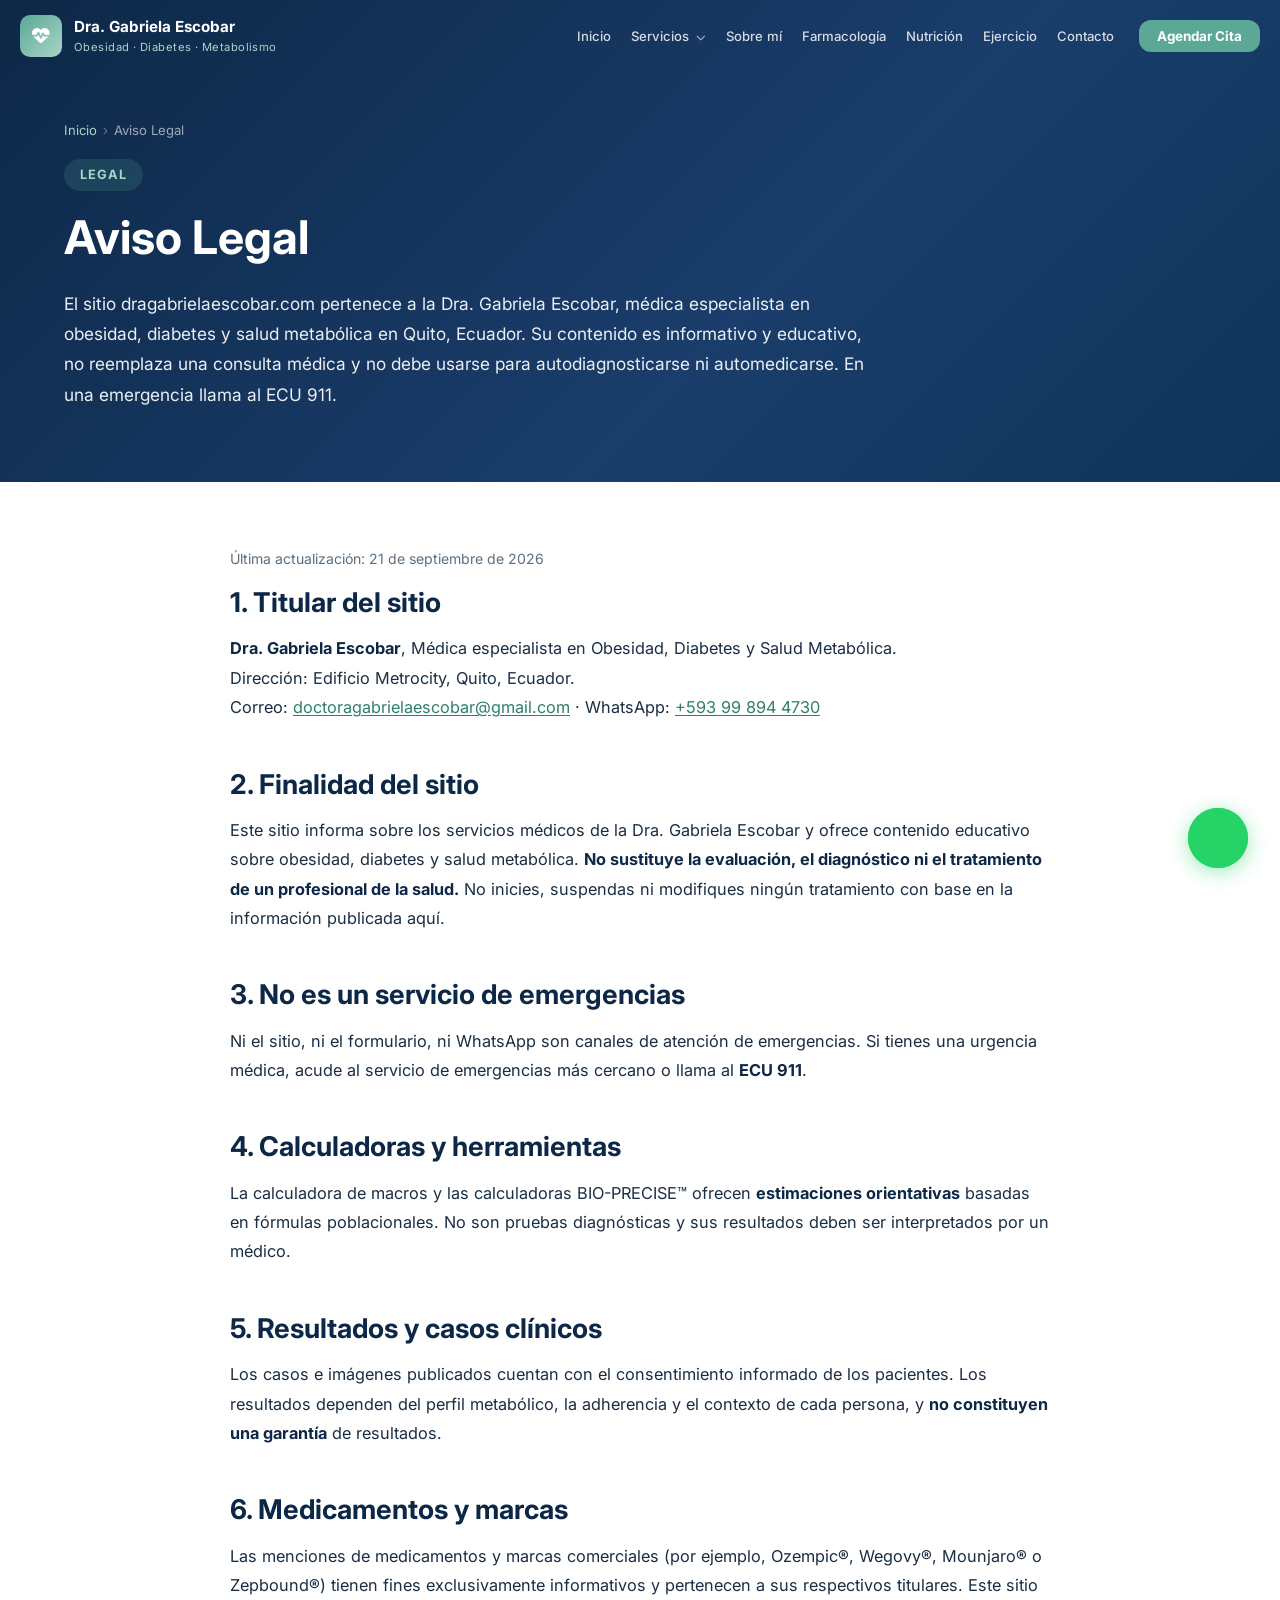
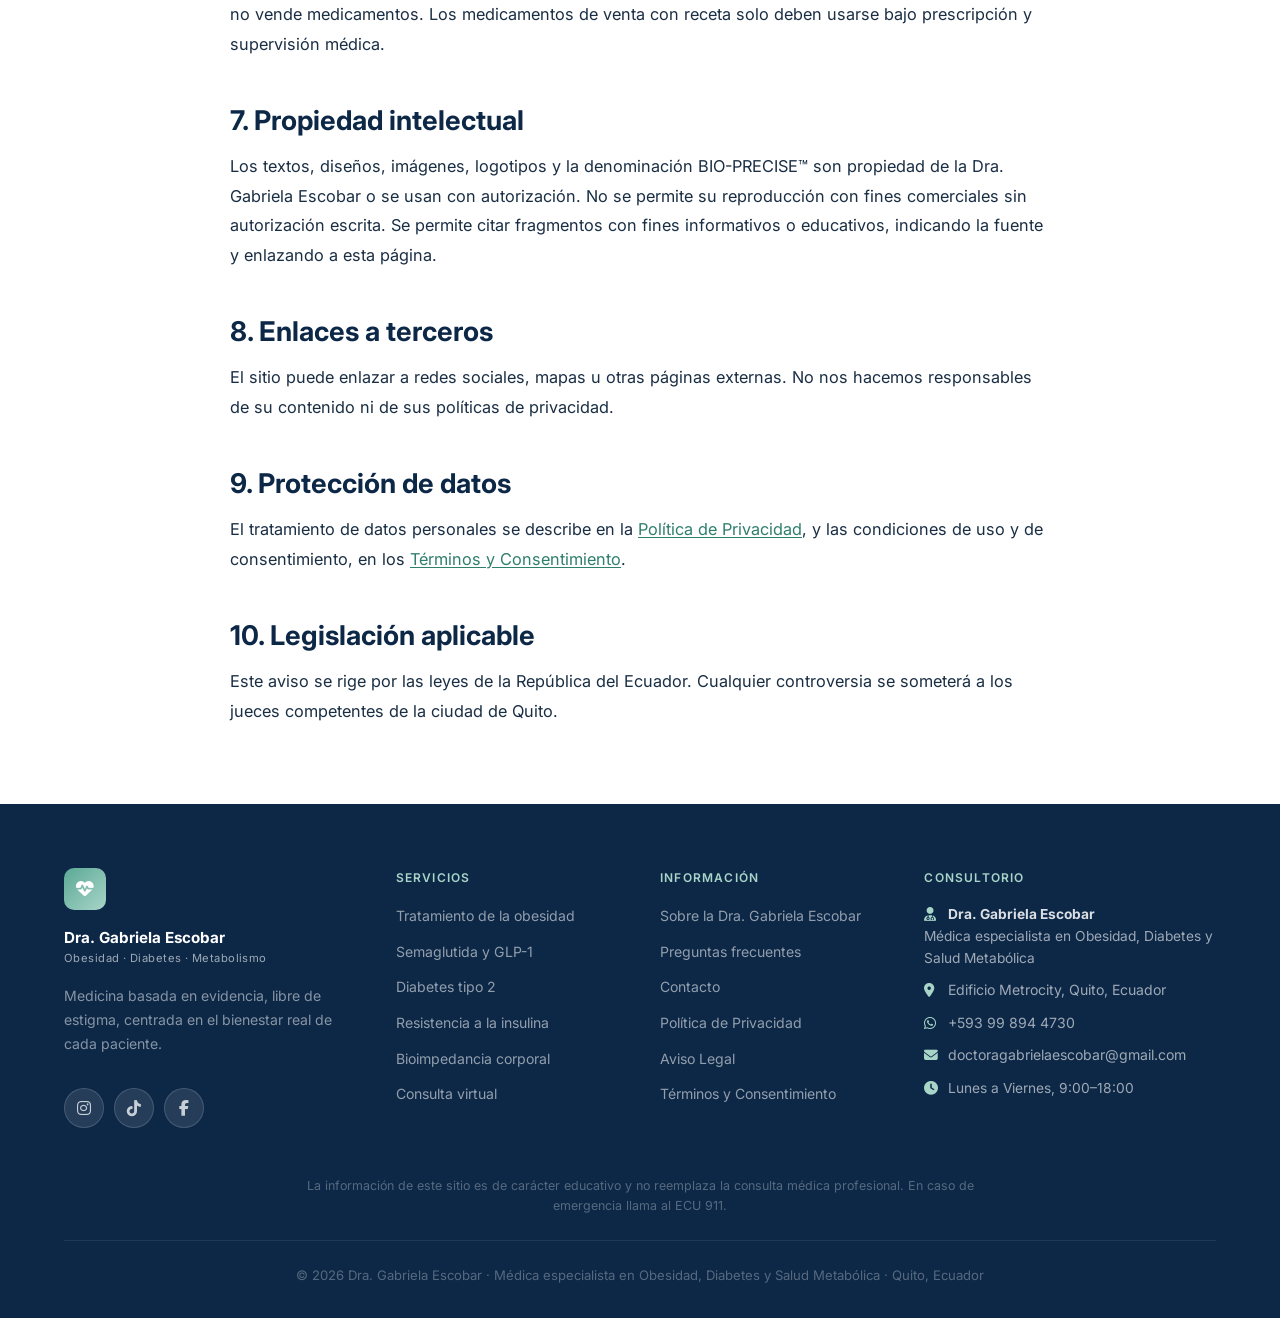
==== commit 0ef87f0d: "reseñas: enlace directo de Google Co-Authored-By: Claude Opus 5 <noreply@anthropic.com>" ====
--- a/aviso-legal/index.html
+++ b/aviso-legal/index.html
@@ -37,8 +37,8 @@
        - "alumniOf": [{"@type":"CollegeOrUniversity","name":"<UNIVERSIDAD DEL TÍTULO DE MEDICINA>"}]
        - recognizedBy del máster: {"@type":"CollegeOrUniversity","name":"<UNIVERSIDAD DEL MÁSTER>"}
        - "memberOf": [{"@type":"MedicalOrganization","name":"<SOCIEDAD / ASOCIACIÓN>"}] -->
-  <!-- TODO (reseñas): cuando exista el enlace real de reseñas de Google Business, añadir al nodo
-       "#consultorio" del JSON-LD (solo con datos reales y verificables, nunca inventados):
+  <!-- PENDIENTE (reseñas): aggregateRating se deja DESACTIVADO a propósito. Enlace de reseñas: https://g.page/r/CRtSFnWoXdwcEBM/review
+       Para activarlo, añadir al nodo "#consultorio" del JSON-LD (solo con datos reales y verificables de Google, nunca inventados):
        "aggregateRating": {"@type": "AggregateRating", "ratingValue": "X.X", "reviewCount": "N", "bestRating": "5"}
        Nota: Google no muestra estrellas para reseñas "propias" de LocalBusiness, pero el dato sigue siendo útil para IA. -->
   <script type="application/ld+json">
@@ -68,7 +68,7 @@
       "image": "https://dragabrielaescobar.com/assets/img/dra-gabriela-escobar.jpg",
       "logo": "https://dragabrielaescobar.com/assets/img/dra-gabriela-escobar.jpg",
       "telephone": "+593998944730",
-      "email": "dra.gabrielaescobar@gmail.com",
+      "email": "doctoragabrielaescobar@gmail.com",
       "priceRange": "$50–$60 USD",
       "currenciesAccepted": "USD",
       "isAcceptingNewPatients": true,
@@ -170,7 +170,12 @@
         "https://www.instagram.com/dra.gabriela.escobar/",
         "https://www.tiktok.com/@dra.gabriela.escobar",
         "https://www.facebook.com/profile.php?id=61577849005221"
-      ]
+      ],
+      "potentialAction": {
+        "@type": "ReviewAction",
+        "name": "Dejar una reseña en Google",
+        "target": "https://g.page/r/CRtSFnWoXdwcEBM/review"
+      }
     },
     {
       "@type": "Person",
@@ -181,7 +186,7 @@
       "description": "Médica especialista en obesidad, diabetes y salud metabólica en Quito, Ecuador, con Máster en Obesidad y Enfermedades Metabólicas.",
       "image": "https://dragabrielaescobar.com/assets/img/dra-gabriela-escobar.jpg",
       "url": "https://dragabrielaescobar.com/sobre-mi/",
-      "email": "dra.gabrielaescobar@gmail.com",
+      "email": "doctoragabrielaescobar@gmail.com",
       "telephone": "+593998944730",
       "worksFor": {
         "@id": "https://dragabrielaescobar.com/#consultorio"
@@ -356,7 +361,7 @@
   <h2>1. Titular del sitio</h2>
   <p><strong>Dra. Gabriela Escobar</strong>, Médica especialista en Obesidad, Diabetes y Salud Metabólica.<br/>
   Dirección: Edificio Metrocity, Quito, Ecuador.<br/>
-  Correo: <a href="mailto:dra.gabrielaescobar@gmail.com">dra.gabrielaescobar@gmail.com</a> · WhatsApp: <a href="https://wa.me/593998944730" target="_blank" rel="noopener">+593 99 894 4730</a><br/>
+  Correo: <a href="mailto:doctoragabrielaescobar@gmail.com">doctoragabrielaescobar@gmail.com</a> · WhatsApp: <a href="https://wa.me/593998944730" target="_blank" rel="noopener">+593 99 894 4730</a><br/>
   <!-- TODO: añadir número de cédula/RUC del titular y registro profesional ACESS si se desea publicarlos. --></p>
 </section>
 
@@ -460,7 +465,7 @@
           <p><i class="fas fa-user-doctor" aria-hidden="true"></i> <strong>Dra. Gabriela Escobar</strong><br/>Médica especialista en Obesidad, Diabetes y Salud Metabólica</p>
           <p><i class="fas fa-map-marker-alt" aria-hidden="true"></i> <a href="https://www.google.com/maps/search/?api=1&query=Edificio+Metrocity+Quito+Ecuador" target="_blank" rel="noopener">Edificio Metrocity, Quito, Ecuador</a></p>
           <p><i class="fab fa-whatsapp" aria-hidden="true"></i> <a href="https://wa.me/593998944730" target="_blank" rel="noopener">+593 99 894 4730</a></p>
-          <p><i class="fas fa-envelope" aria-hidden="true"></i> <a href="mailto:dra.gabrielaescobar@gmail.com">dra.gabrielaescobar@gmail.com</a></p>
+          <p><i class="fas fa-envelope" aria-hidden="true"></i> <a href="mailto:doctoragabrielaescobar@gmail.com">doctoragabrielaescobar@gmail.com</a></p>
           <p><i class="fas fa-clock" aria-hidden="true"></i> Lunes a Viernes, 9:00–18:00</p>
         </address>
       </div>
